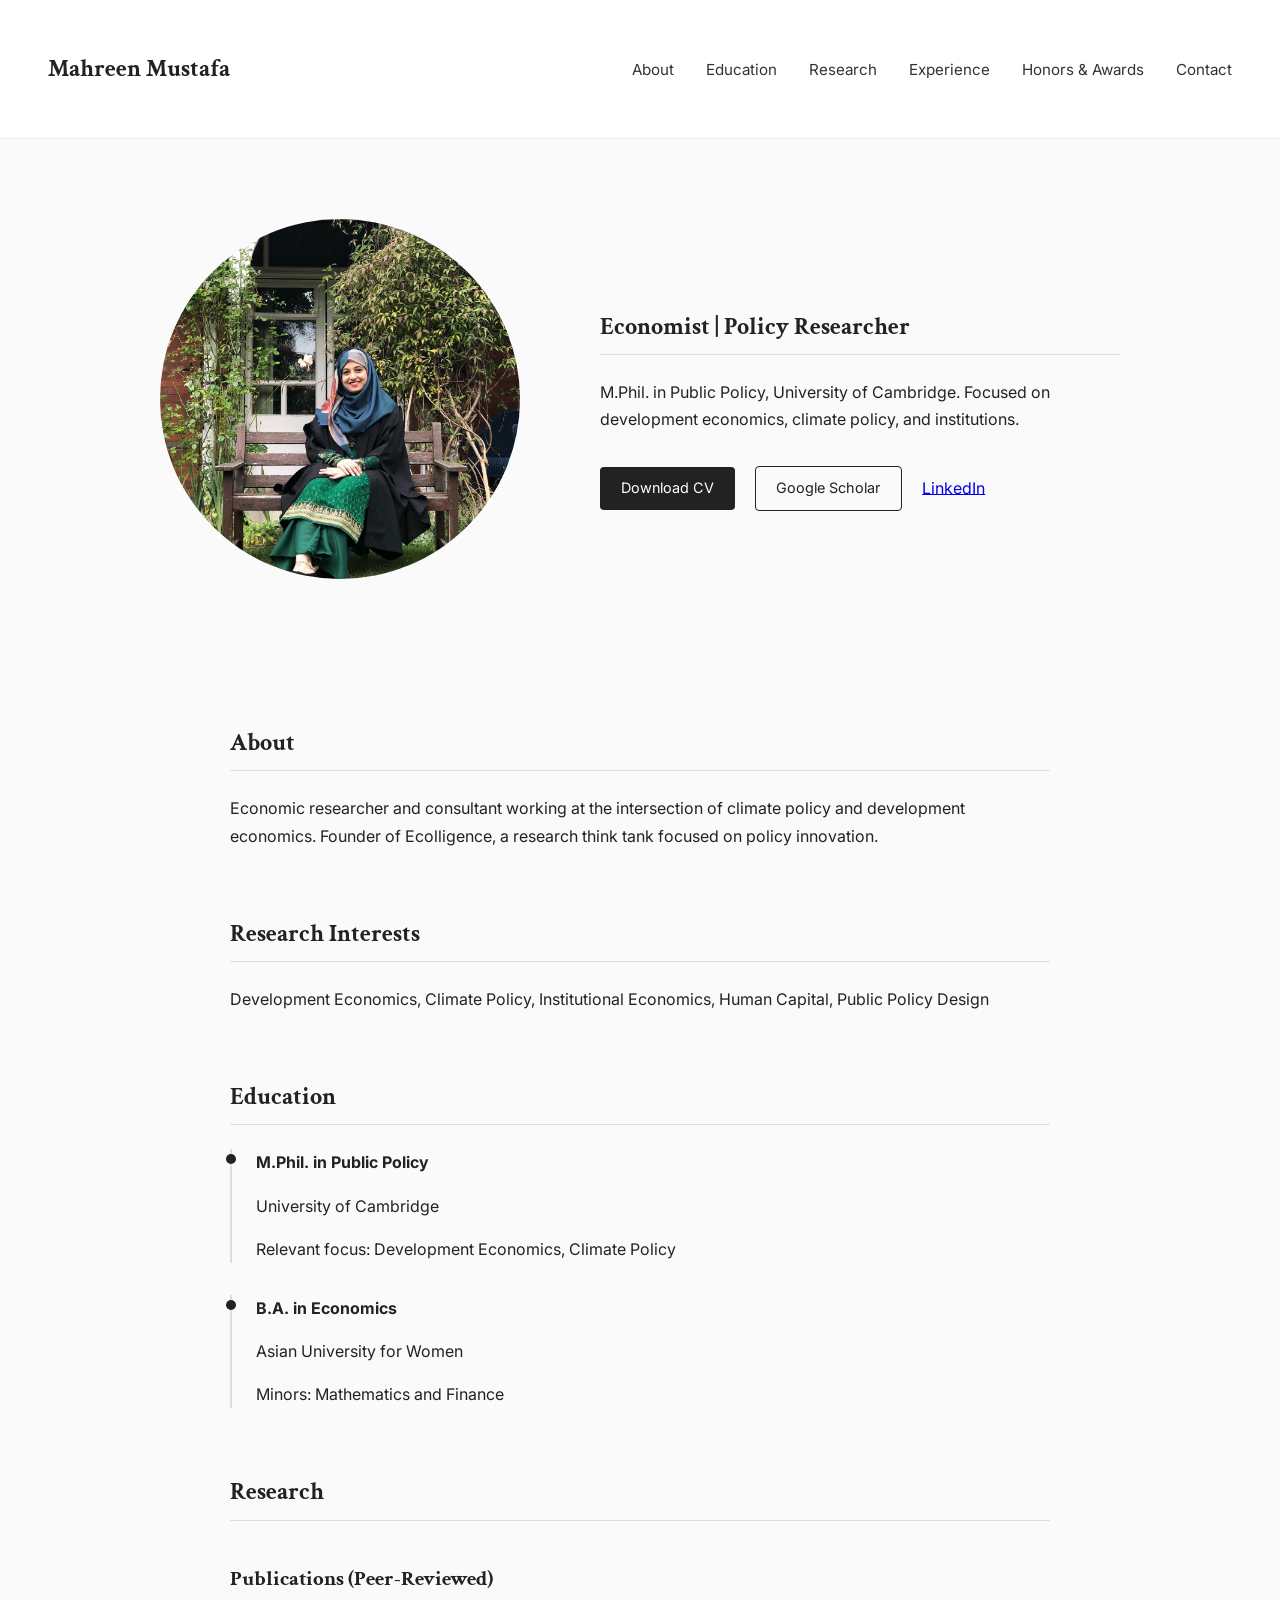
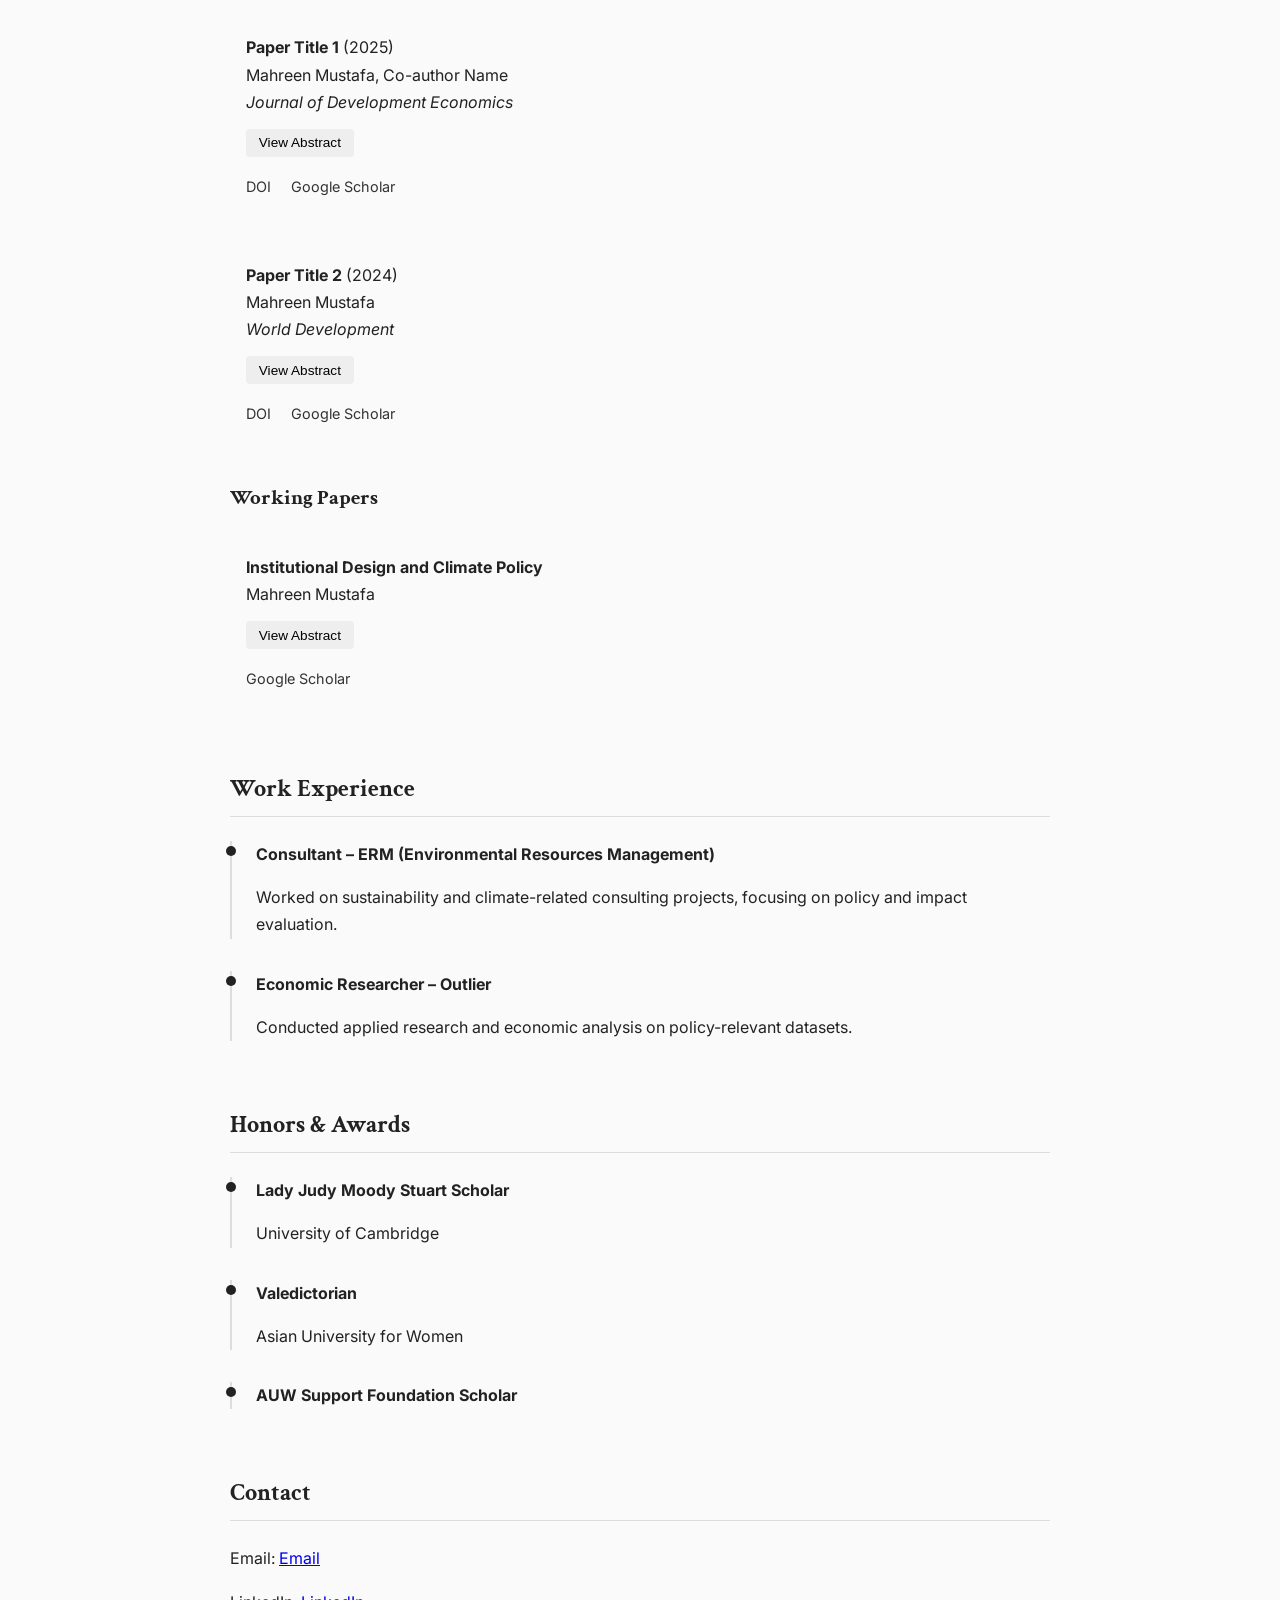
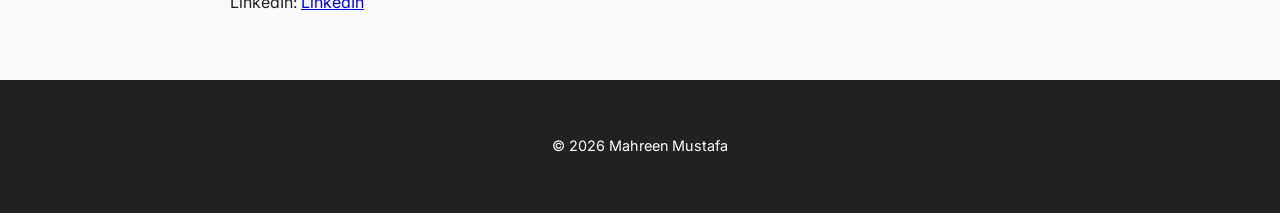
==== index.html @ 5a605ed2 "Update index.html" ====
<!DOCTYPE html>
<html lang="en">
<head>
  <meta charset="UTF-8">
  <meta name="viewport" content="width=device-width, initial-scale=1.0">
  <title>Mahreen Mustafa | Economist</title>
  <link rel="stylesheet" href="style.css">

  <link href="https://fonts.googleapis.com/css2?family=Crimson+Text&family=Inter:wght@300;400;500&display=swap" rel="stylesheet">
</head>

<body>

<nav>
  <h1>Mahreen Mustafa</h1>
  <ul>
  <li><a href="#about">About</a></li>
  <li><a href="#education">Education</a></li>
  <li><a href="#research-exp">Research</a></li>
  <li><a href="#work-exp">Experience</a></li>
  <li><a href="#awards">Honors & Awards</a></li>
  <li><a href="#contact">Contact</a></li>
</ul>
</nav>
  

<header class="hero">
  <img src="profile.jpeg" alt="Mahreen Mustafa">

  <div class="hero-text">
    <h2>Economist | Policy Researcher</h2>
    <p>
      M.Phil. in Public Policy, University of Cambridge.  
      Focused on development economics, climate policy, and institutions.
    </p>

    <div class="links">
      <a href="cv.pdf" class="btn">Download CV</a>
      <a href="https://scholar.google.com" target="_blank" class="btn-outline">Google Scholar</a>
      <a href="https://www.linkedin.com/in/mahreen-mustafa/" title="LinkedIn">LinkedIn </a>
    </div>
  </div>
</header>

<section id="about">
  <h2>About</h2>
  <p>
    Economic researcher and consultant working at the intersection of climate policy and development economics.
    Founder of Ecolligence, a research think tank focused on policy innovation.
  </p>
</section>

<!-- ✅ Research Interests -->
<section id="interests">
  <h2>Research Interests</h2>
  <p>
    Development Economics, Climate Policy, Institutional Economics, Human Capital, Public Policy Design
  </p>
</section>

<!-- ✅ Education -->
<section id="education">
  <h2>Education</h2>

  <div class="entry">
    <p><strong>M.Phil. in Public Policy</strong></p>
    <p>University of Cambridge</p>
    <p>Relevant focus: Development Economics, Climate Policy</p>
  </div>

  <div class="entry">
    <p><strong>B.A. in Economics</strong></p>
    <p>Asian University for Women</p>
    <p>Minors: Mathematics and Finance</p>
  </div>

</section>
  
<!-- ✅ Research Experience (with subsections) -->
<section id="research-exp">
  <h2>Research</h2>

  <!-- 🔷 Peer-Reviewed Publications -->
  <h3>Publications (Peer-Reviewed)</h3>

  <div class="paper">
    <p>
      <strong>Paper Title 1</strong> (2025)<br>
      Mahreen Mustafa, Co-author Name<br>
      <em>Journal of Development Economics</em>
    </p>

    <button class="toggle-btn">View Abstract</button>
    <div class="abstract hidden">
      This paper analyzes how institutional quality shapes climate policy outcomes in developing economies.
    </div>

    <div class="paper-links">
      <a href="https://doi.org/your-doi-link" target="_blank">DOI</a>
      <a href="https://scholar.google.com/scholar?q=paper+title+1" target="_blank">Google Scholar</a>
    </div>
  </div>

  <!-- 🔷 Another Publication -->
  <div class="paper">
    <p>
      <strong>Paper Title 2</strong> (2024)<br>
      Mahreen Mustafa<br>
      <em>World Development</em>
    </p>

    <button class="toggle-btn">View Abstract</button>
    <div class="abstract hidden">
      Examines the relationship between governance and long-term economic growth.
    </div>

    <div class="paper-links">
      <a href="https://doi.org/your-doi-link" target="_blank">DOI</a>
      <a href="https://scholar.google.com/scholar?q=paper+title+2" target="_blank">Google Scholar</a>
    </div>
  </div>

  <!-- 🔷 Working Papers -->
  <h3>Working Papers</h3>

  <div class="paper">
    <p>
      <strong>Institutional Design and Climate Policy</strong><br>
      Mahreen Mustafa
    </p>

    <button class="toggle-btn">View Abstract</button>
    <div class="abstract hidden">
      Explores how institutional frameworks influence climate adaptation strategies in low-income countries.
    </div>

    <div class="paper-links">
      <a href="https://scholar.google.com/scholar?q=institutional+design+climate+policy" target="_blank">
        Google Scholar
      </a>
    </div>
  </div>

</section>


<!-- ✅ Work Experience -->
<section id="work-exp">
  <h2>Work Experience</h2>

  <div class="entry">
    <p><strong>Consultant – ERM (Environmental Resources Management)</strong></p>
    <p>
      Worked on sustainability and climate-related consulting projects, focusing on policy and impact evaluation.
    </p>
  </div>

  <div class="entry">
    <p><strong>Economic Researcher – Outlier</strong></p>
    <p>
      Conducted applied research and economic analysis on policy-relevant datasets.
    </p>
  </div>

</section>

<section id="awards">
  <h2>Honors & Awards</h2>

  <div class="entry">
    <p><strong>Lady Judy Moody Stuart Scholar</strong></p>
    <p>University of Cambridge</p>
  </div>

  <div class="entry">
    <p><strong>Valedictorian</strong></p>
    <p>Asian University for Women</p>
  </div>

  <div class="entry">
    <p><strong>AUW Support Foundation Scholar</strong></p>
  </div>

</section>

<section id="contact">
  <h2>Contact</h2>
  <p>Email: <a href="mailto:mm2462@cantab.ac.uk" title="Email">Email</a></p>
  <p>LinkedIn: <a class="view"><a href="https://www.linkedin.com/in/mahreen-mustafa/" title="LinkedIn">LinkedIn </a></p>
</section>

<footer>
  <p>© 2026 Mahreen Mustafa</p>
</footer>

<script>
  const buttons = document.querySelectorAll(".toggle-btn");

  buttons.forEach(button => {
    button.addEventListener("click", () => {
      const abstract = button.nextElementSibling;
      abstract.classList.toggle("hidden");

      button.textContent = abstract.classList.contains("hidden")
        ? "View Abstract"
        : "Hide Abstract";
    });
  });
</script>

</body>
</html>
---- style.css ----
/* Base */
body {
  margin: 0;
  font-family: 'Inter', sans-serif;
  background: #fafafa;
  color: #222;
  line-height: 1.7; /* increased for readability */
}

/* Typography */
h1, h2, h3 {
  font-family: 'Crimson Text', serif;
}

h2 {
  border-bottom: 1px solid #ddd;
  padding-bottom: 0.4rem;
  margin-bottom: 1.5rem;
}

h3 {
  margin-top: 2.5rem;
  font-size: 1.3rem;
}

/* Navigation */
nav {
  display: flex;
  justify-content: space-between;
  align-items: center;
  padding: 1.8rem 3rem; /* more breathing room */
  background: white;
  border-bottom: 1px solid #eee;
}

nav ul {
  display: flex;
  list-style: none;
  gap: 2rem;
  margin: 0;
}

nav a {
  text-decoration: none;
  color: #333;
  font-size: 0.95rem;
}

/* Hero */
.hero {
  display: flex;
  align-items: center;
  justify-content: center;
  gap: 5rem;
  padding: 5rem 2rem;
  max-width: 1200px;
  margin: auto;
  animation: fadeIn 1s ease-in;
}

.hero img {
  width: 360px;
  height: 360px;
  border-radius: 50%;
  object-fit: cover;
}

.hero-text {
  max-width: 520px;
}

/* Buttons */
.btn, .btn-outline {
  display: inline-block;
  margin-top: 1rem;
  margin-right: 1rem;
  padding: 0.6rem 1.3rem;
  text-decoration: none;
  border-radius: 4px;
  font-size: 0.9rem;
}

.btn {
  background: #222;
  color: white;
}

.btn-outline {
  border: 1px solid #222;
  color: #222;
}

/* Sections */
section {
  max-width: 820px;
  margin: 4rem auto; /* increased spacing */
  padding: 0 2rem;
}

/* 🔥 Timeline Work Experience */
.entry {
  position: relative;
  padding-left: 1.5rem;
  margin-bottom: 2rem;
  border-left: 2px solid #ddd;
}

.entry::before {
  content: "";
  position: absolute;
  left: -6px;
  top: 5px;
  width: 10px;
  height: 10px;
  background: #222;
  border-radius: 50%;
}

/* Papers */
.paper {
  margin-bottom: 2rem;
  padding: 0.8rem 1rem;
  border-radius: 6px;
  transition: background 0.2s ease, transform 0.2s ease;
}

/* ✨ Hover effect */
.paper:hover {
  background: #f0f0f0;
  transform: translateY(-2px);
}

.paper p {
  margin: 0.3rem 0;
}

/* Abstract */
.abstract {
  font-size: 0.95rem;
  color: #555;
  margin-top: 0.5rem;
}

/* Dropdown Button */
.toggle-btn {
  margin: 0.5rem 0;
  padding: 0.4rem 0.8rem;
  border: none;
  background: #eee;
  cursor: pointer;
  border-radius: 4px;
  font-size: 0.85rem;
}

.toggle-btn:hover {
  background: #ddd;
}

/* Hidden */
.hidden {
  display: none;
}

/* Paper Links */
.paper-links {
  margin-top: 0.5rem;
}

.paper-links a {
  margin-right: 1rem;
  font-size: 0.9rem;
  text-decoration: none;
  color: #333;
}

.paper-links a:hover {
  text-decoration: underline;
}

/* Blog */
.blog-post {
  margin-bottom: 1.8rem;
}

/* Footer */
footer {
  text-align: center;
  padding: 2.5rem;
  background: #222;
  color: white;
  margin-top: 4rem;
  font-size: 0.9rem;
}

/* Animation */
@keyframes fadeIn {
  from {
    opacity: 0;
    transform: translateY(12px);
  }
  to {
    opacity: 1;
    transform: translateY(0);
  }
}

/* Mobile */
@media (max-width: 768px) {

  nav {
    flex-direction: column;
    gap: 1rem;
  }

  .hero {
    flex-direction: column;
    text-align: center;
    gap: 2rem;
  }

  .hero img {
    width: 220px;
    height: 220px;
  }

  nav ul {
    flex-wrap: wrap;
    justify-content: center;
  }
}
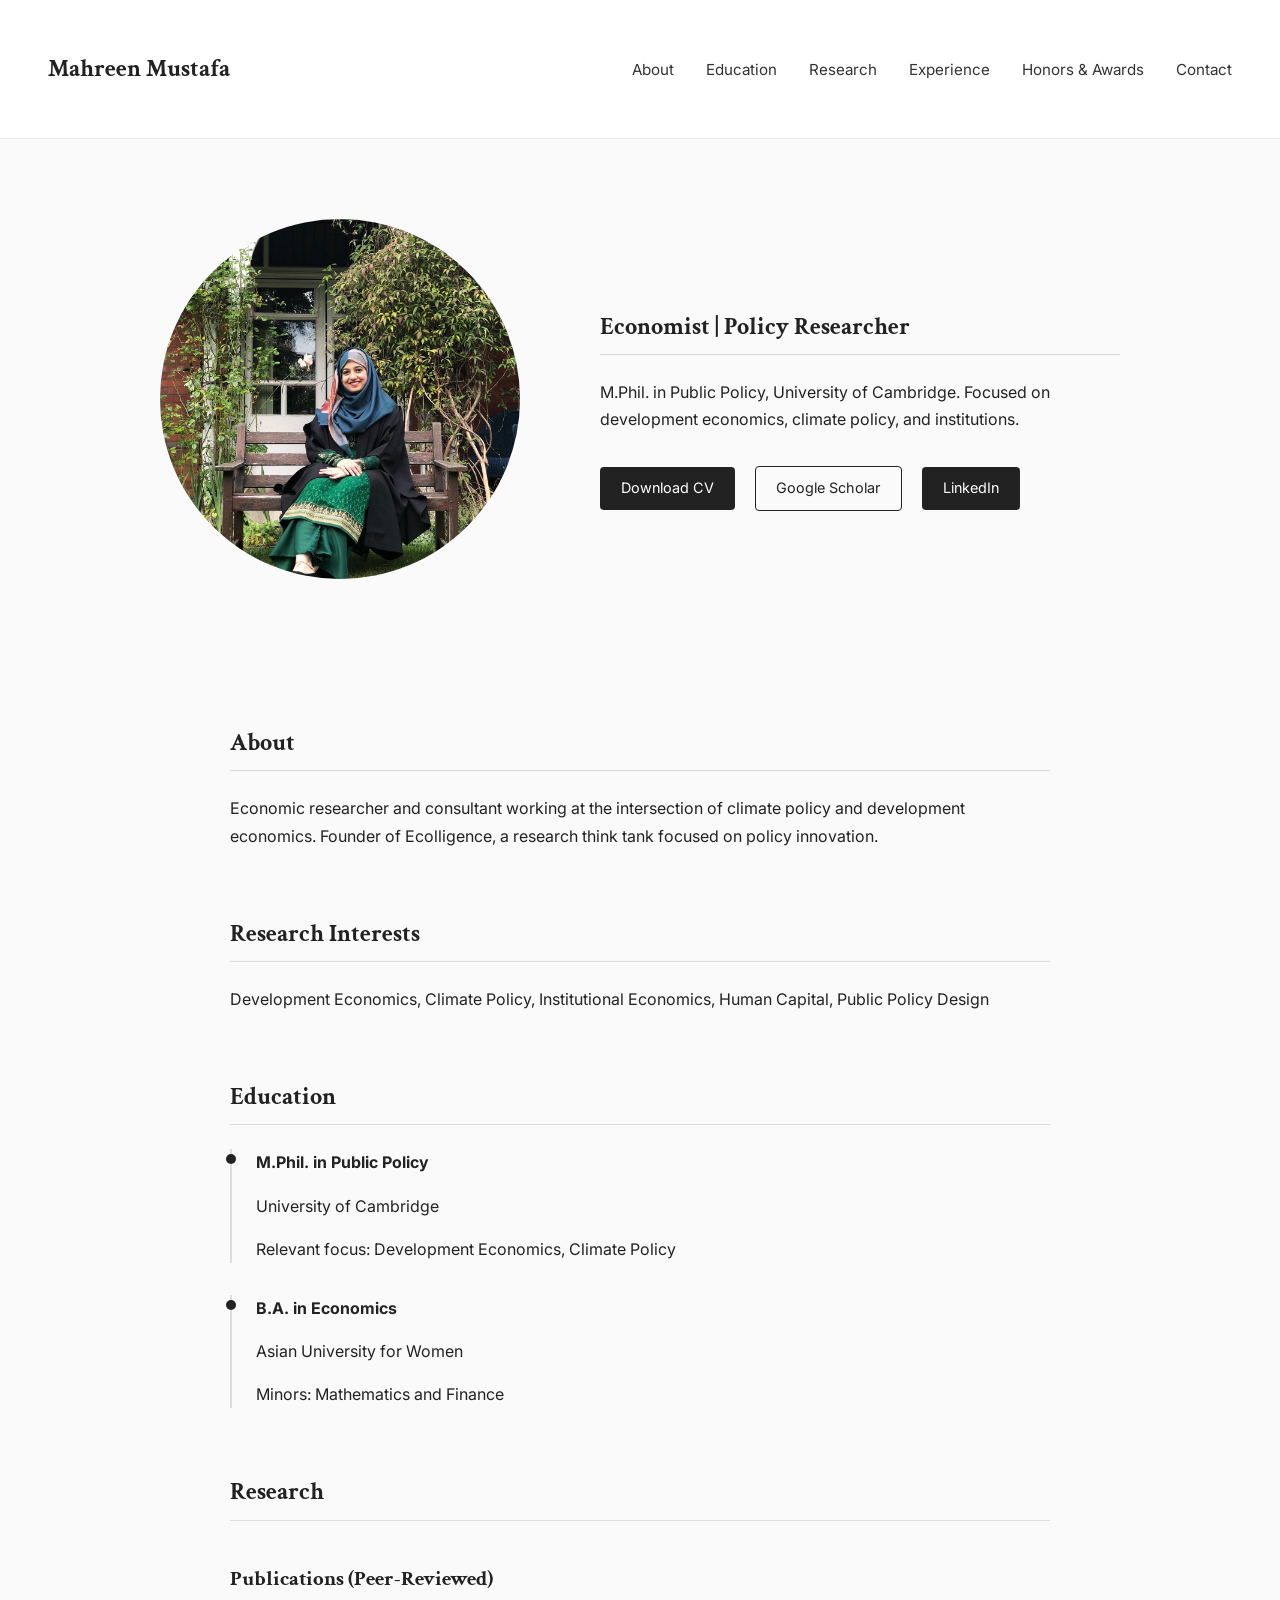
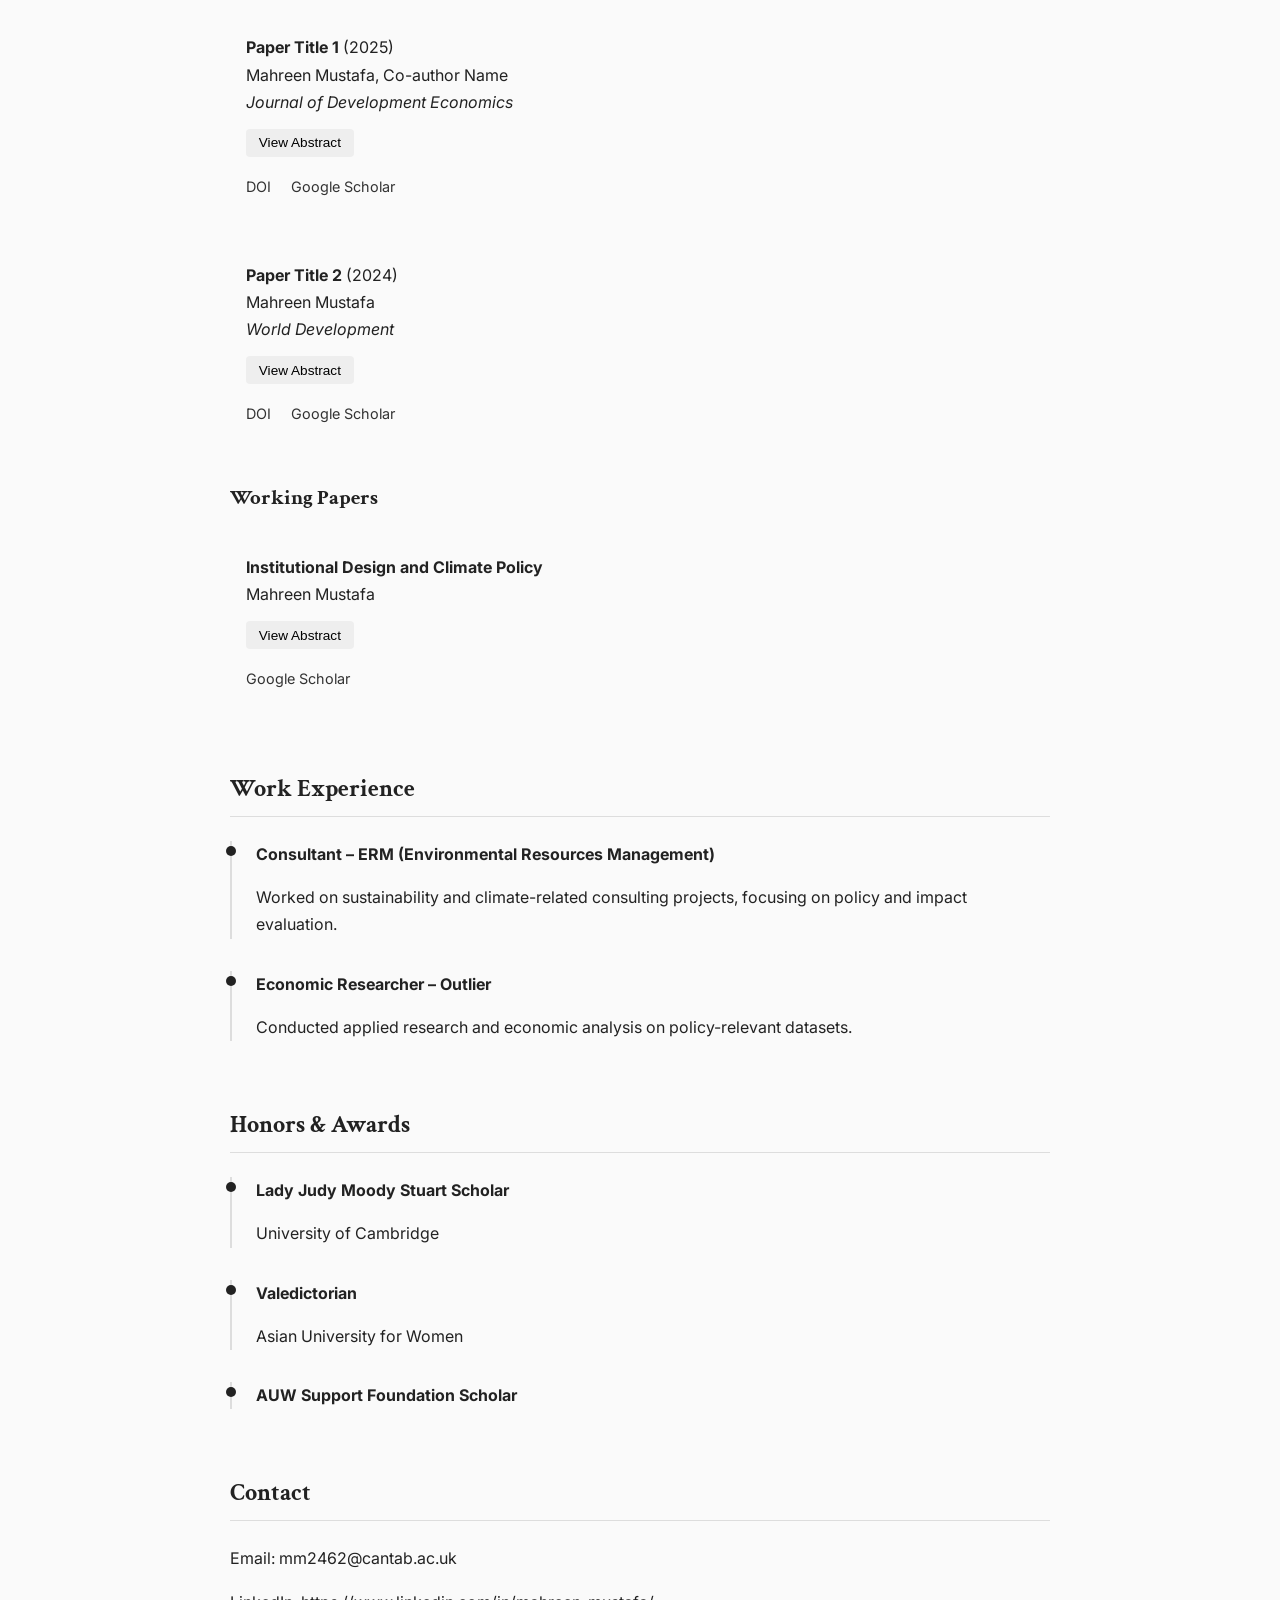
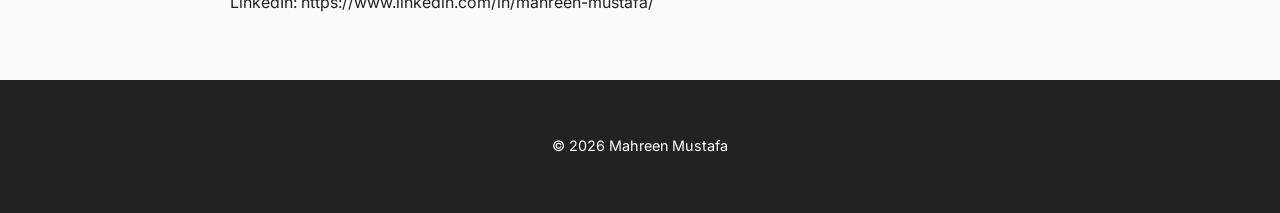
==== commit a236bd8d: "Update index.html" ====
--- a/index.html
+++ b/index.html
@@ -37,7 +37,7 @@
     <div class="links">
       <a href="cv.pdf" class="btn">Download CV</a>
       <a href="https://scholar.google.com" target="_blank" class="btn-outline">Google Scholar</a>
-      <a href="https://www.linkedin.com/in/mahreen-mustafa/" title="LinkedIn">LinkedIn </a>
+      <a href="https://www.linkedin.com/in/mahreen-mustafa/" class="btn">LinkedIn </a>
     </div>
   </div>
 </header>
@@ -185,8 +185,8 @@
 
 <section id="contact">
   <h2>Contact</h2>
-  <p>Email: <a href="mailto:mm2462@cantab.ac.uk" title="Email">Email</a></p>
-  <p>LinkedIn: <a class="view"><a href="https://www.linkedin.com/in/mahreen-mustafa/" title="LinkedIn">LinkedIn </a></p>
+  <p>Email: mm2462@cantab.ac.uk </p>
+  <p>LinkedIn: https://www.linkedin.com/in/mahreen-mustafa/ </p>
 </section>
 
 <footer>
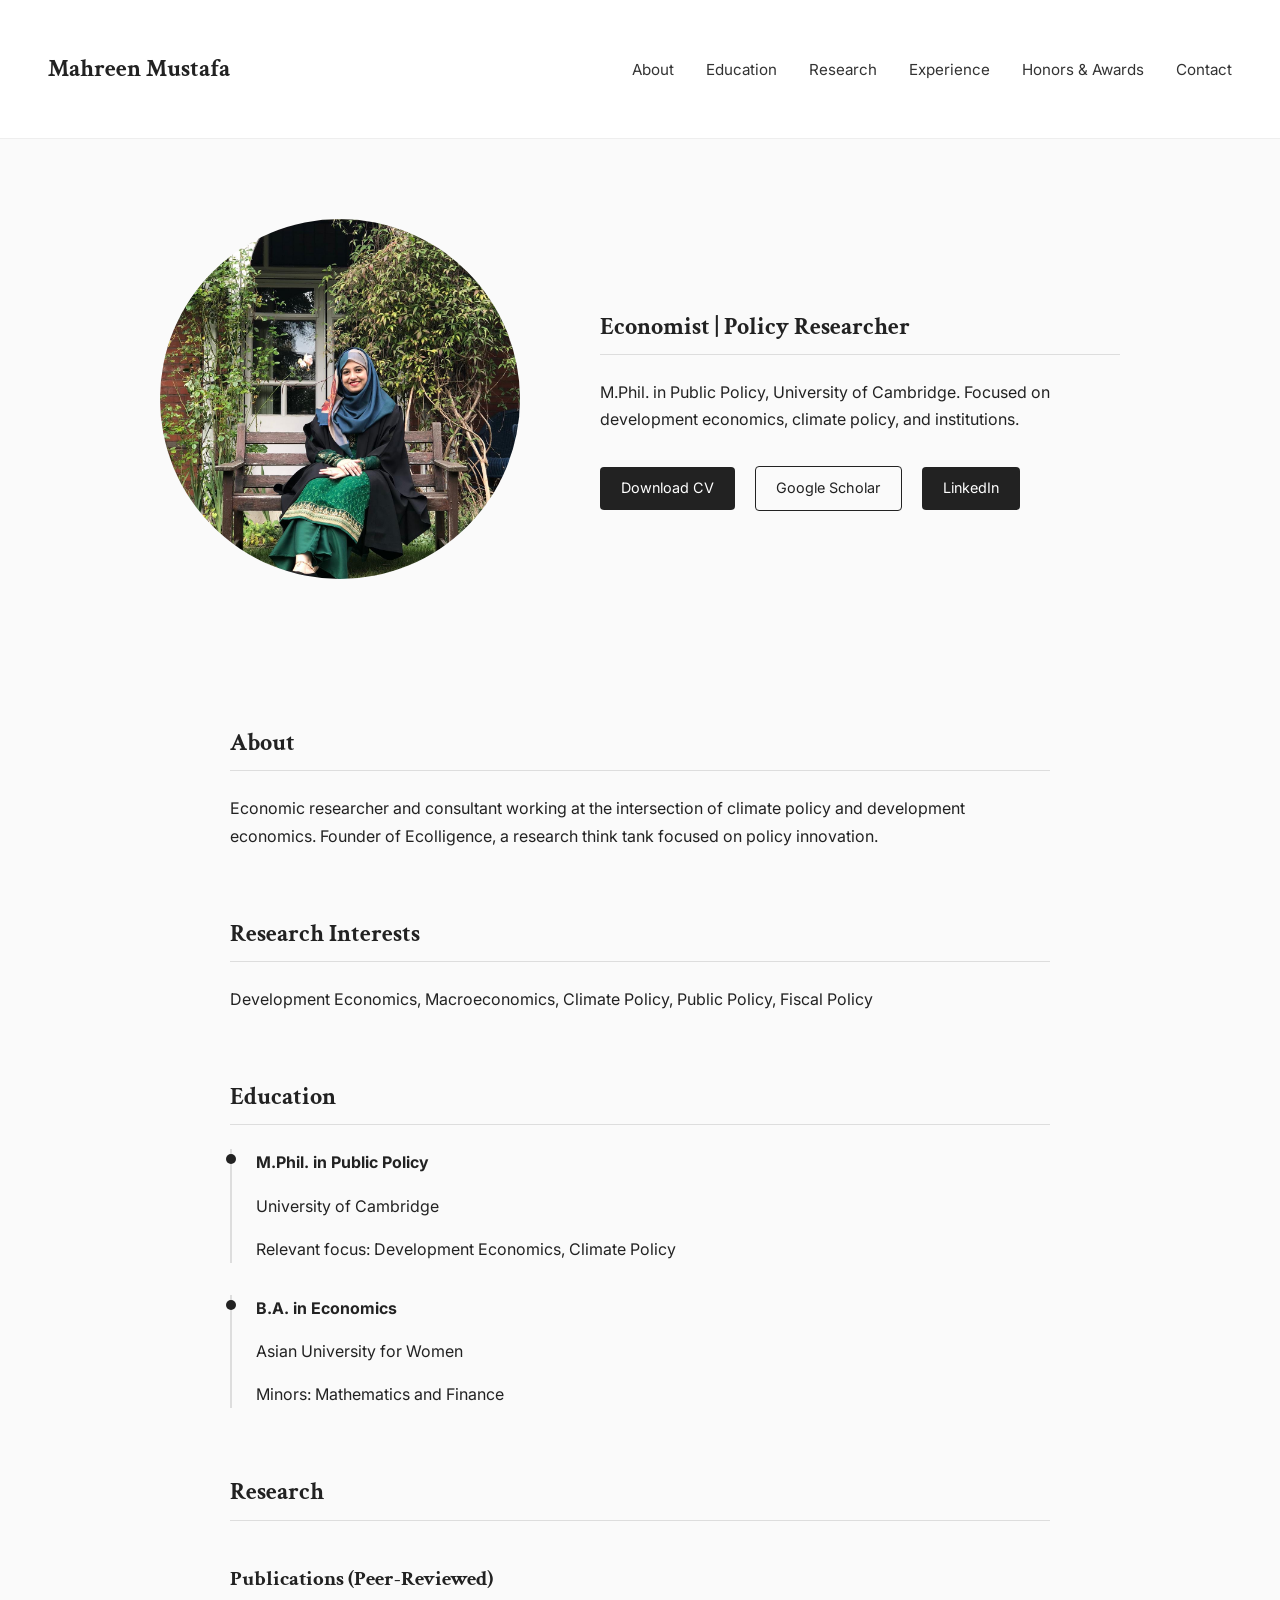
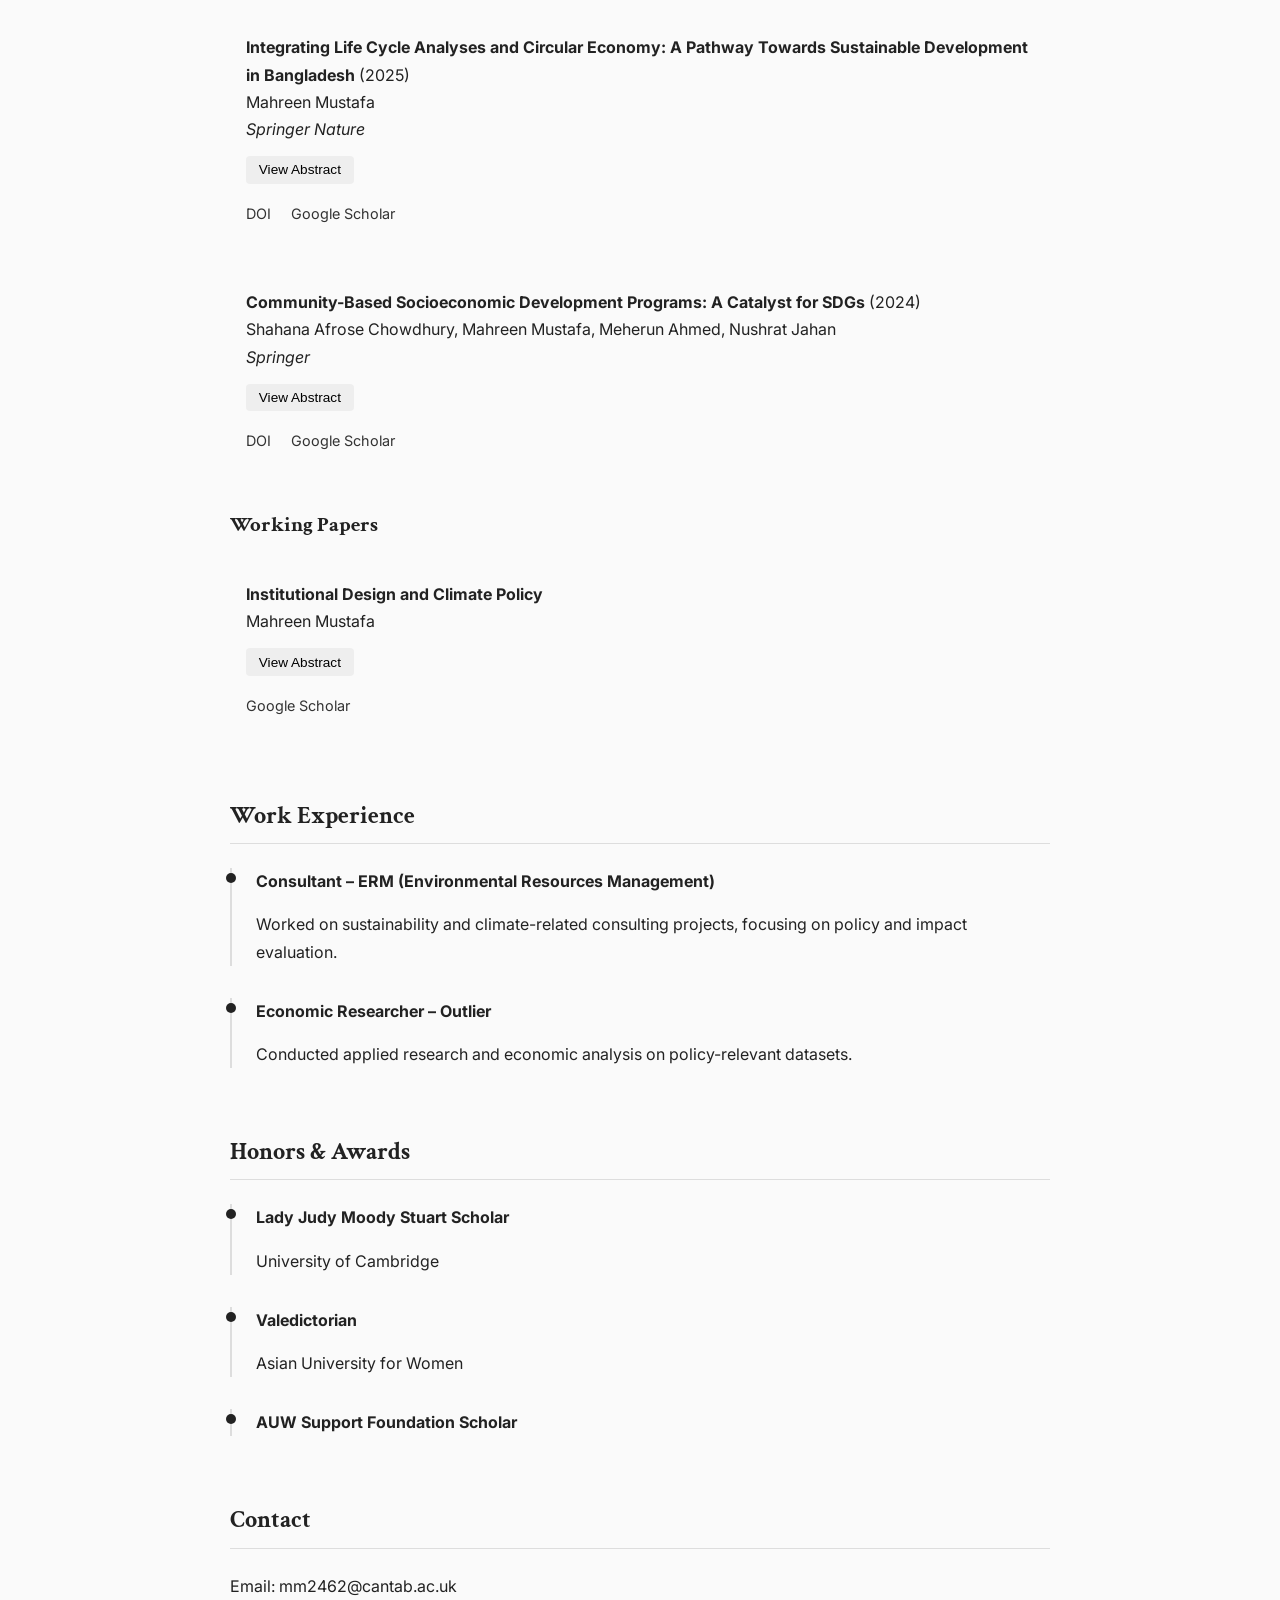
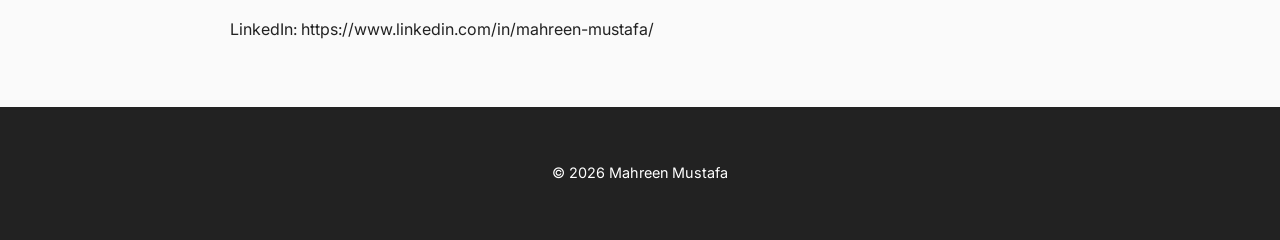
==== commit f6a49537: "Update index.html" ====
--- a/index.html
+++ b/index.html
@@ -36,7 +36,7 @@
 
     <div class="links">
       <a href="cv.pdf" class="btn">Download CV</a>
-      <a href="https://scholar.google.com" target="_blank" class="btn-outline">Google Scholar</a>
+      <a href="https://scholar.google.com/citations?user=zmjG_WUAAAAJ&hl=en" target="_blank" class="btn-outline">Google Scholar</a>
       <a href="https://www.linkedin.com/in/mahreen-mustafa/" class="btn">LinkedIn </a>
     </div>
   </div>
@@ -54,7 +54,7 @@
 <section id="interests">
   <h2>Research Interests</h2>
   <p>
-    Development Economics, Climate Policy, Institutional Economics, Human Capital, Public Policy Design
+    Development Economics, Macroeconomics, Climate Policy, Public Policy, Fiscal Policy
   </p>
 </section>
 
@@ -85,28 +85,29 @@
 
   <div class="paper">
     <p>
-      <strong>Paper Title 1</strong> (2025)<br>
-      Mahreen Mustafa, Co-author Name<br>
-      <em>Journal of Development Economics</em>
+      <strong>Integrating Life Cycle Analyses and Circular Economy: A Pathway Towards Sustainable Development in Bangladesh
+</strong> (2025)<br>
+      Mahreen Mustafa<br>
+      <em>Springer Nature</em>
     </p>
 
     <button class="toggle-btn">View Abstract</button>
     <div class="abstract hidden">
-      This paper analyzes how institutional quality shapes climate policy outcomes in developing economies.
+      The textile sector of Bangladesh stands as a major economic pillar, yet it poses substantial environmental and social challenges in its journey towards sustainability. Integrating Life Cycle Analyses (LCA) and Circular Economy (CE) emerges as a crucial strategy to combat environmental degradation, resource scarcity, and socio-economic disparities. This paper underscores the significance of LCA and CE frameworks in enhancing resource efficiency, mitigating harmful environmental impacts, and fostering inclusive growth in Bangladesh’s textile industry. Through applying these frameworks, the study identifies tangible benefits, such as reductions in water and energy consumption, lower carbon emissions, and advancements in waste recycling processes, all of which contribute to achieving Sustainable Development Goals (SDGs) in Bangladesh. By embracing a comprehensive and holistic approach that encompasses the entire product lifecycle and emphasizes circularity, Bangladesh can unlock pathways for sustainable development in the textile sector while confronting urgent environmental and social concerns. This study explores the interconnections among LCA, CE, and the Sustainable Development Goals (SDGs) in Bangladesh, synthesizing existing literature and empirical data to illuminate their implications. It delves into the synergies between LCA and CE, highlighting their complementary roles in reducing resource depletion, waste generation, and environmental harm across product lifecycles, including specific examples such as improved textile recycling initiatives and reductions in harmful chemical usage. Additionally, the paper examines diverse perspectives from key institutions in Bangladesh, assessing prospects, practices, and challenges of LCA and CE implementation. Identifying barriers hindering the adoption of LCA and CE practices, including policy, technical, and public participation obstacles, this paper offers insights for policymakers and lays the groundwork for future research endeavors. It emphasizes interdisciplinary approaches to strengthen the relationship between LCA and CE as a sustainable metric, advocating for policy interventions, capacity building, and stakeholder engagement. Ultimately, this research underscores the pivotal roles of LCA and CE, especially within the textile industry, in propelling Bangladesh towards a more resource-efficient, environmentally sustainable, and socially inclusive future, aligned with the SDGs.
     </div>
 
     <div class="paper-links">
-      <a href="https://doi.org/your-doi-link" target="_blank">DOI</a>
-      <a href="https://scholar.google.com/scholar?q=paper+title+1" target="_blank">Google Scholar</a>
+      <a href="https://doi.org/10.1007/978-3-031-85300-5_15" target="_blank">DOI</a>
+      <a href="https://scholar.google.com/citations?view_op=view_citation&hl=en&user=zmjG_WUAAAAJ&citation_for_view=zmjG_WUAAAAJ:u-x6o8ySG0sC" target="_blank">Google Scholar</a>
     </div>
   </div>
 
   <!-- 🔷 Another Publication -->
   <div class="paper">
     <p>
-      <strong>Paper Title 2</strong> (2024)<br>
-      Mahreen Mustafa<br>
-      <em>World Development</em>
+      <strong>Community-Based Socioeconomic Development Programs: A Catalyst for SDGs</strong> (2024)<br>
+      Shahana Afrose Chowdhury, Mahreen Mustafa, Meherun Ahmed, Nushrat Jahan<br>
+      <em>Springer</em>
     </p>
 
     <button class="toggle-btn">View Abstract</button>
@@ -115,8 +116,8 @@
     </div>
 
     <div class="paper-links">
-      <a href="https://doi.org/your-doi-link" target="_blank">DOI</a>
-      <a href="https://scholar.google.com/scholar?q=paper+title+2" target="_blank">Google Scholar</a>
+      <a href="https://doi.org/10.1007/978-3-319-95867-5_70" target="_blank">DOI</a>
+      <a href="https://scholar.google.com/citations?view_op=view_citation&hl=en&user=zmjG_WUAAAAJ&citation_for_view=zmjG_WUAAAAJ:u5HHmVD_uO8C" target="_blank">Google Scholar</a>
     </div>
   </div>
 
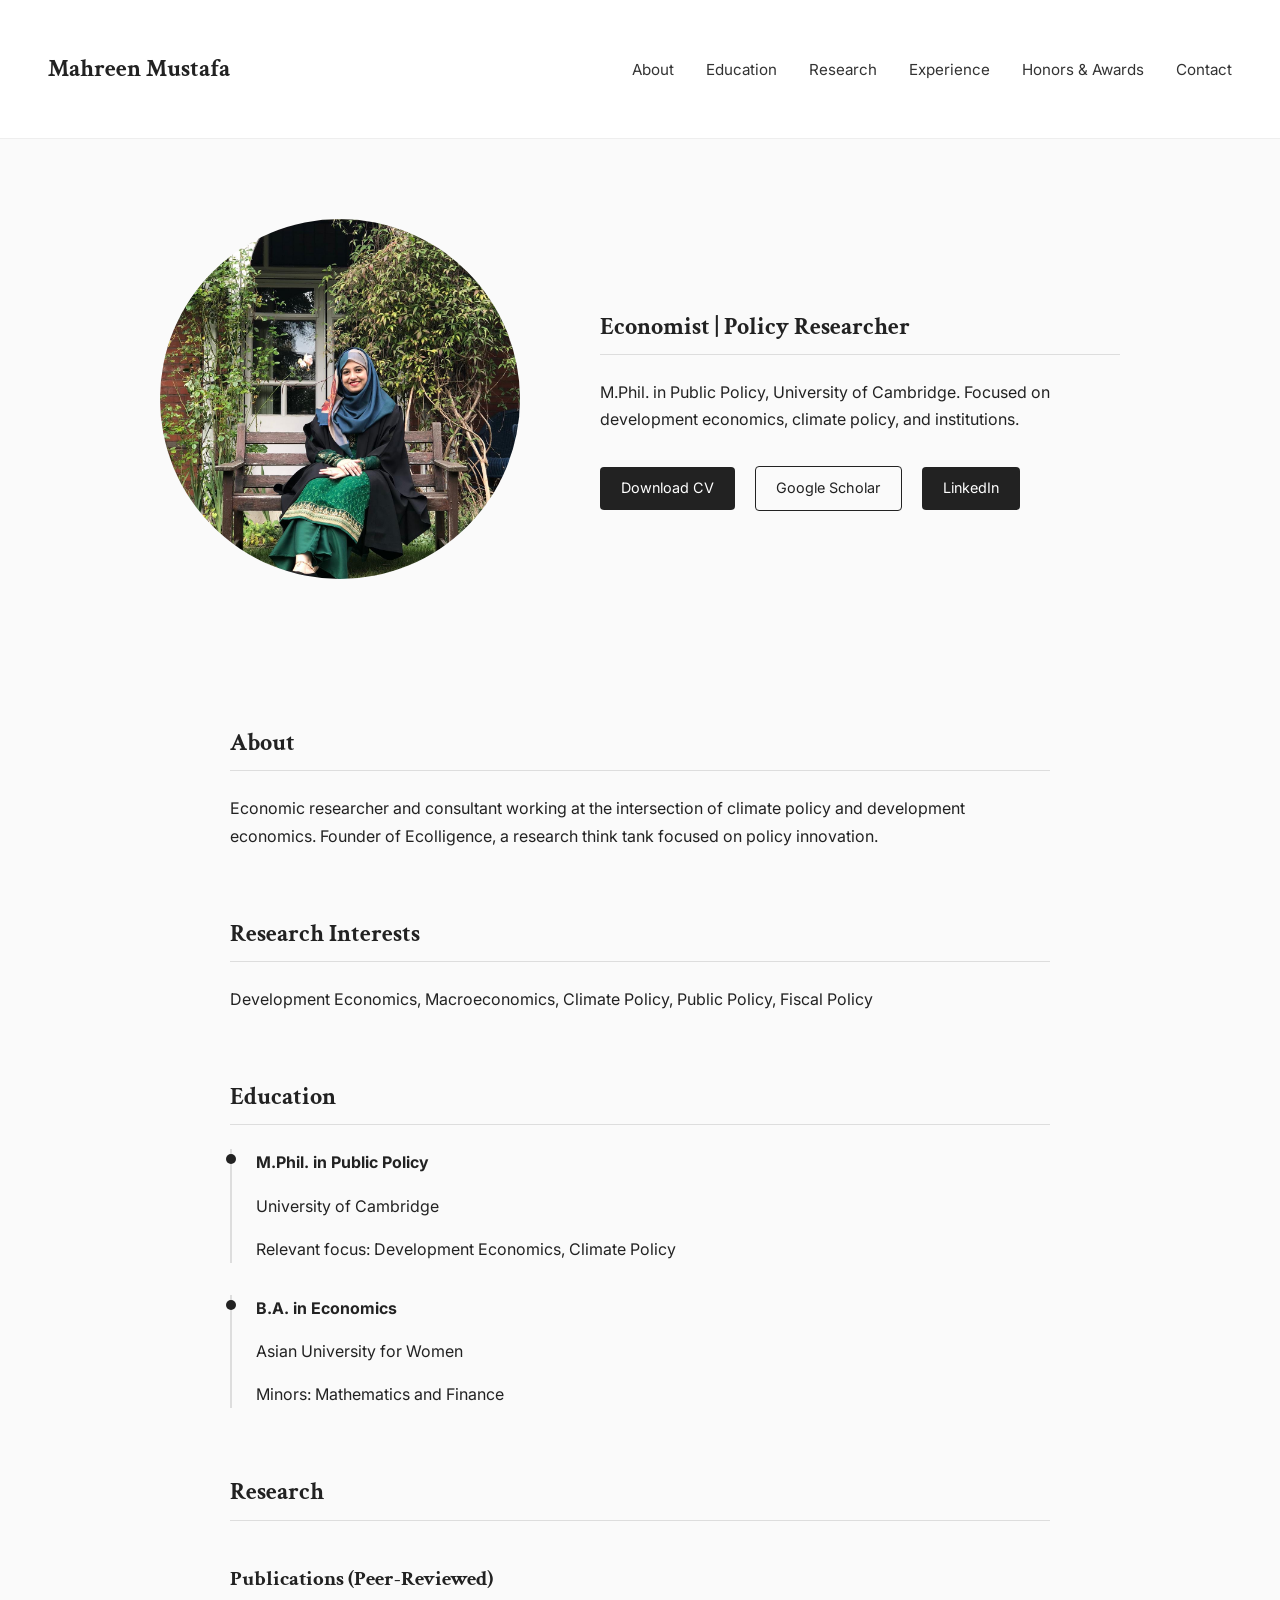
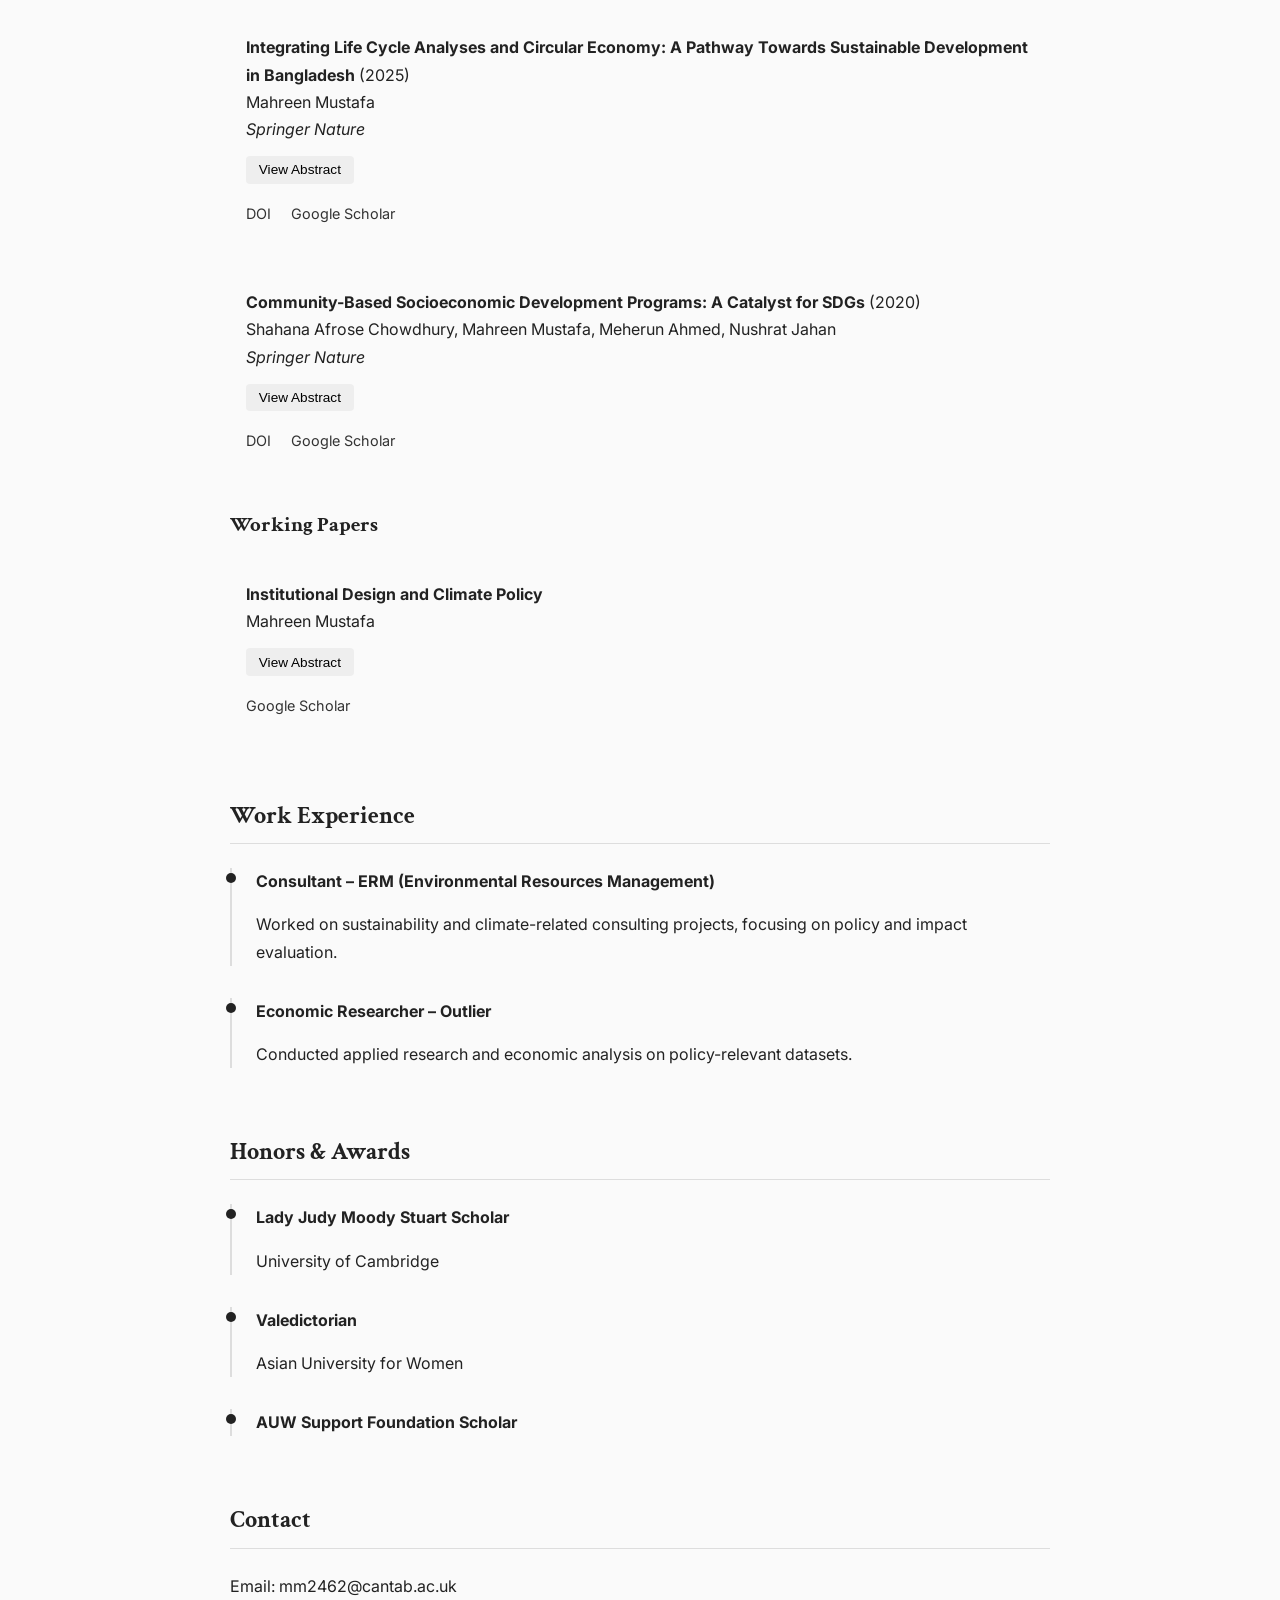
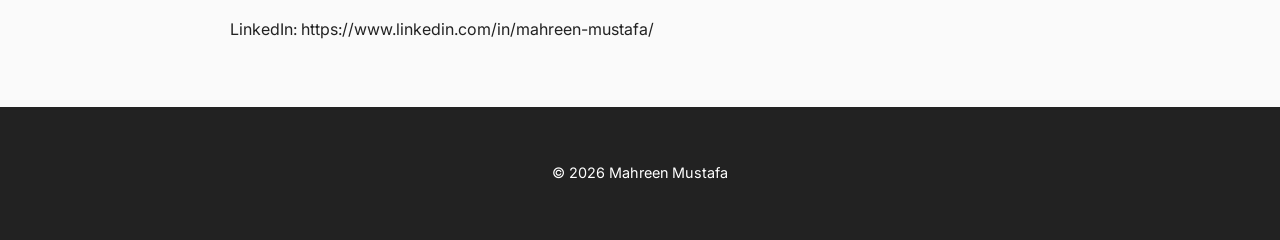
==== commit dd23aac0: "Update index.html" ====
--- a/index.html
+++ b/index.html
@@ -105,14 +105,14 @@
   <!-- 🔷 Another Publication -->
   <div class="paper">
     <p>
-      <strong>Community-Based Socioeconomic Development Programs: A Catalyst for SDGs</strong> (2024)<br>
+      <strong>Community-Based Socioeconomic Development Programs: A Catalyst for SDGs</strong> (2020)<br>
       Shahana Afrose Chowdhury, Mahreen Mustafa, Meherun Ahmed, Nushrat Jahan<br>
-      <em>Springer</em>
+      <em>Springer Nature</em>
     </p>
 
     <button class="toggle-btn">View Abstract</button>
     <div class="abstract hidden">
-      Examines the relationship between governance and long-term economic growth.
+      Community-based socioeconomic development programs initiate a process that enables Non-Government Organizations (NGOs) to develop a sustainable and long-term program involving community participation for alleviating poverty that acts as a catalyst to growth and development and meeting Sustainable Development Goals of the United Nations. Generally the broad objective of these programs is to improve the livelihoods and living conditions of poor rural communities with emphasis on women and other vulnerable groups.
     </div>
 
     <div class="paper-links">
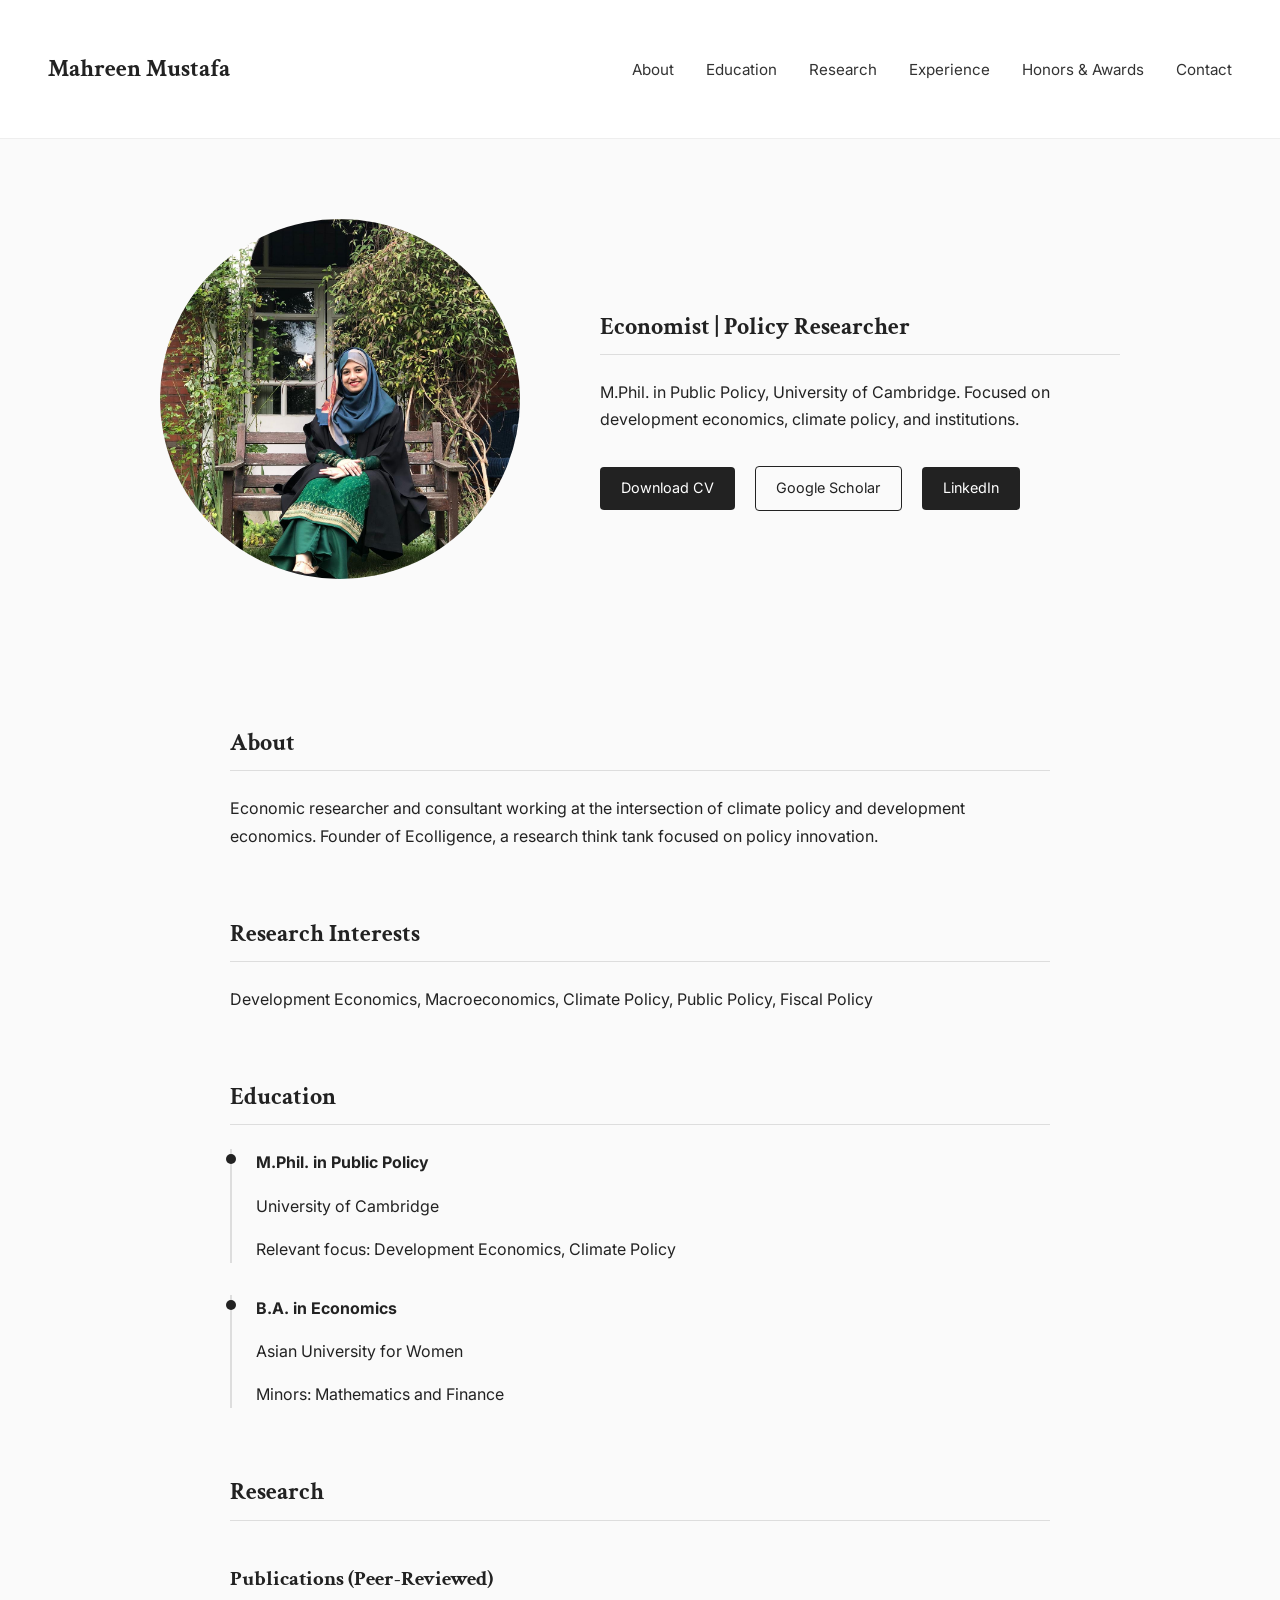
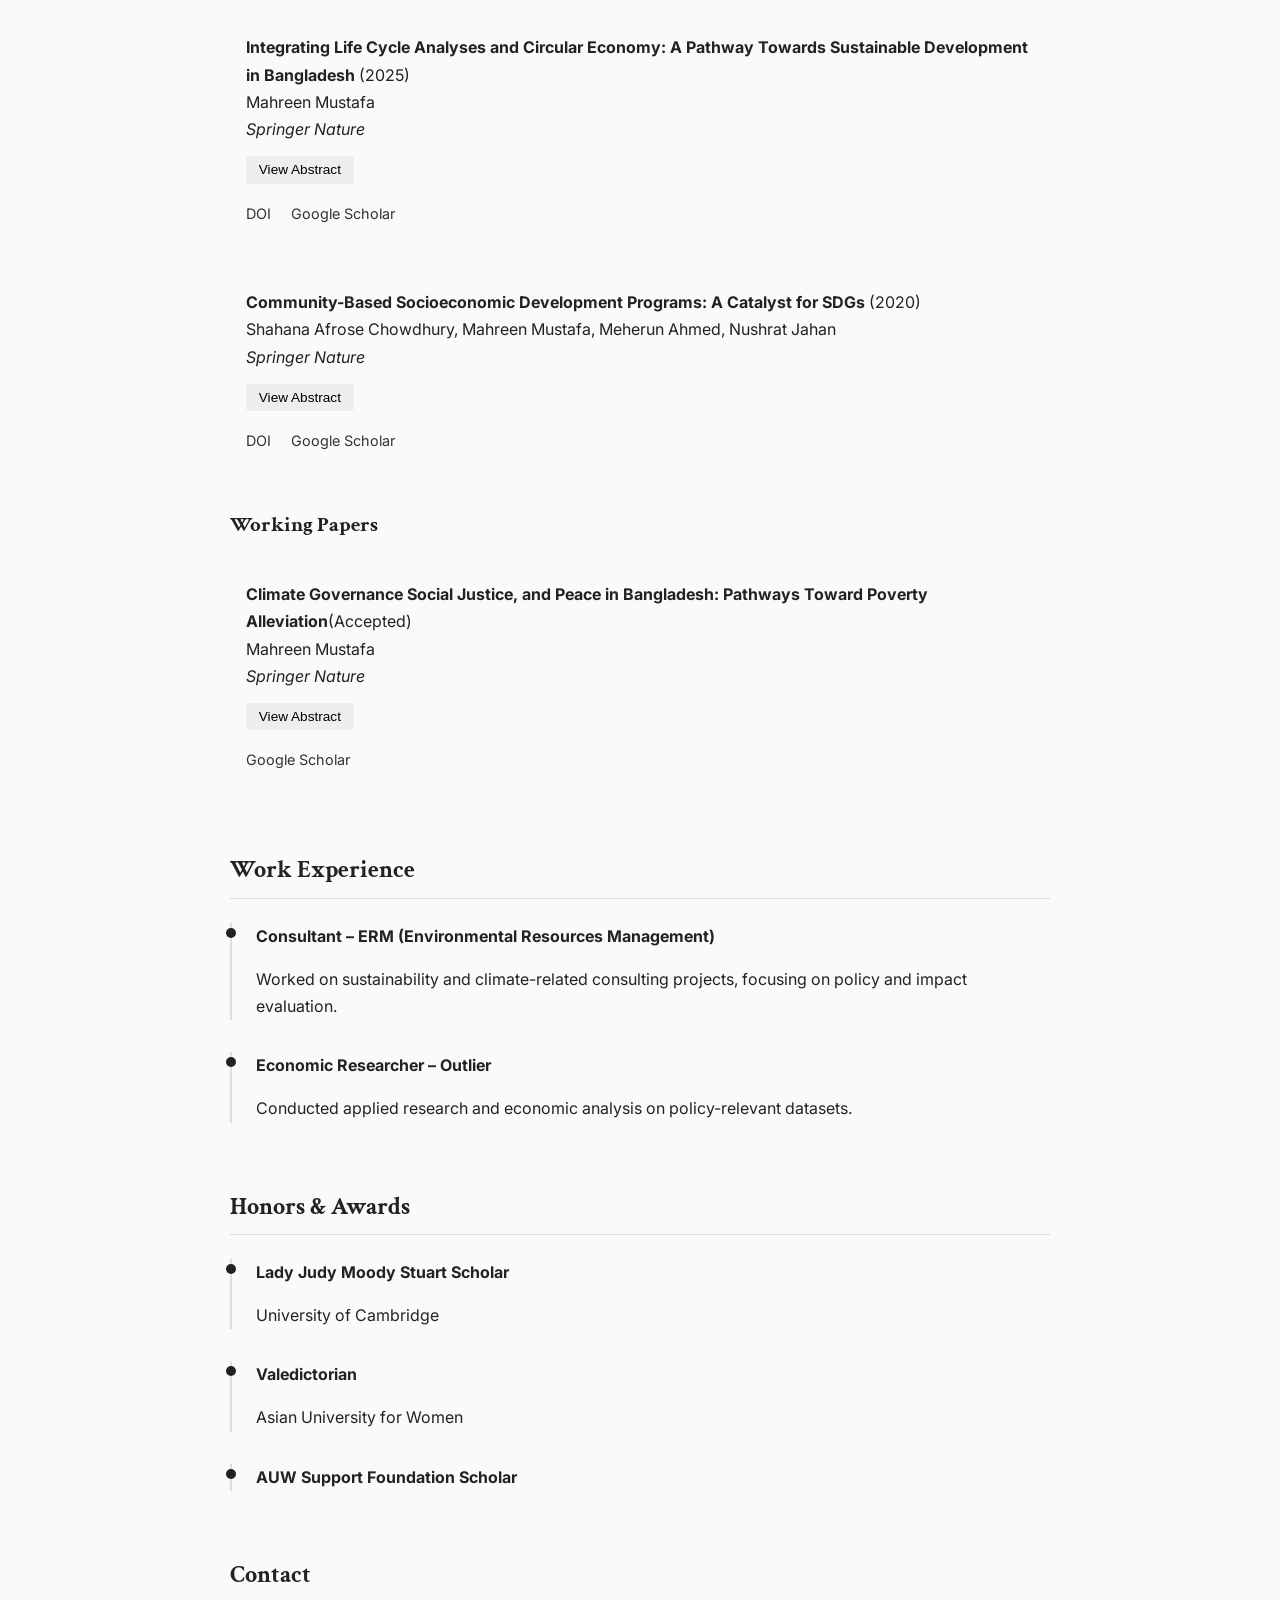
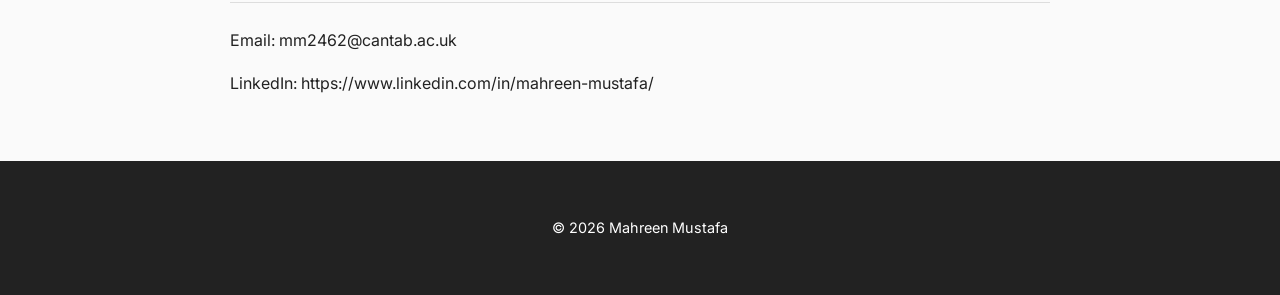
==== commit 8361b0fa: "Update index.html" ====
--- a/index.html
+++ b/index.html
@@ -126,13 +126,14 @@
 
   <div class="paper">
     <p>
-      <strong>Institutional Design and Climate Policy</strong><br>
-      Mahreen Mustafa
+      <strong>Climate Governance Social Justice, and Peace in Bangladesh: Pathways Toward Poverty Alleviation</strong>(Accepted)<br>
+      Mahreen Mustafa<br>
+      <em>Springer Nature</em>
     </p>
 
     <button class="toggle-btn">View Abstract</button>
     <div class="abstract hidden">
-      Explores how institutional frameworks influence climate adaptation strategies in low-income countries.
+      To be added.
     </div>
 
     <div class="paper-links">
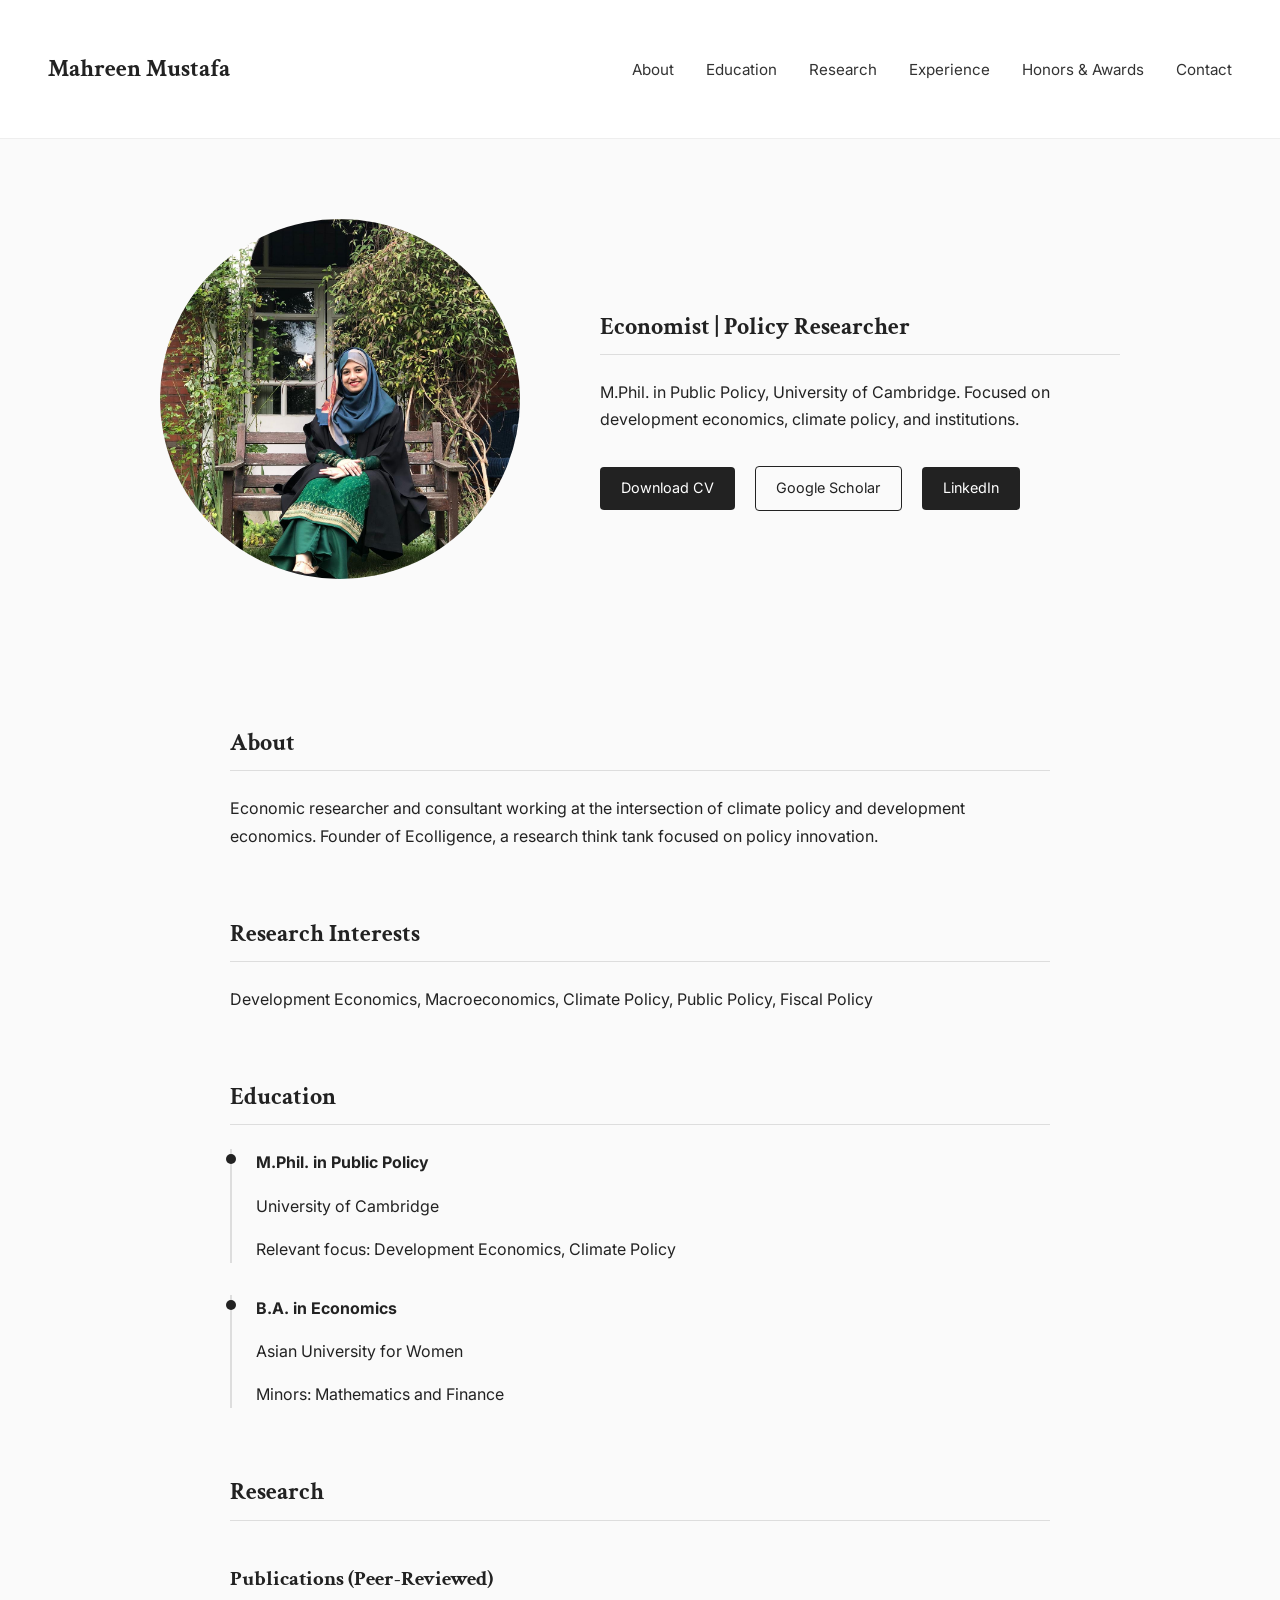
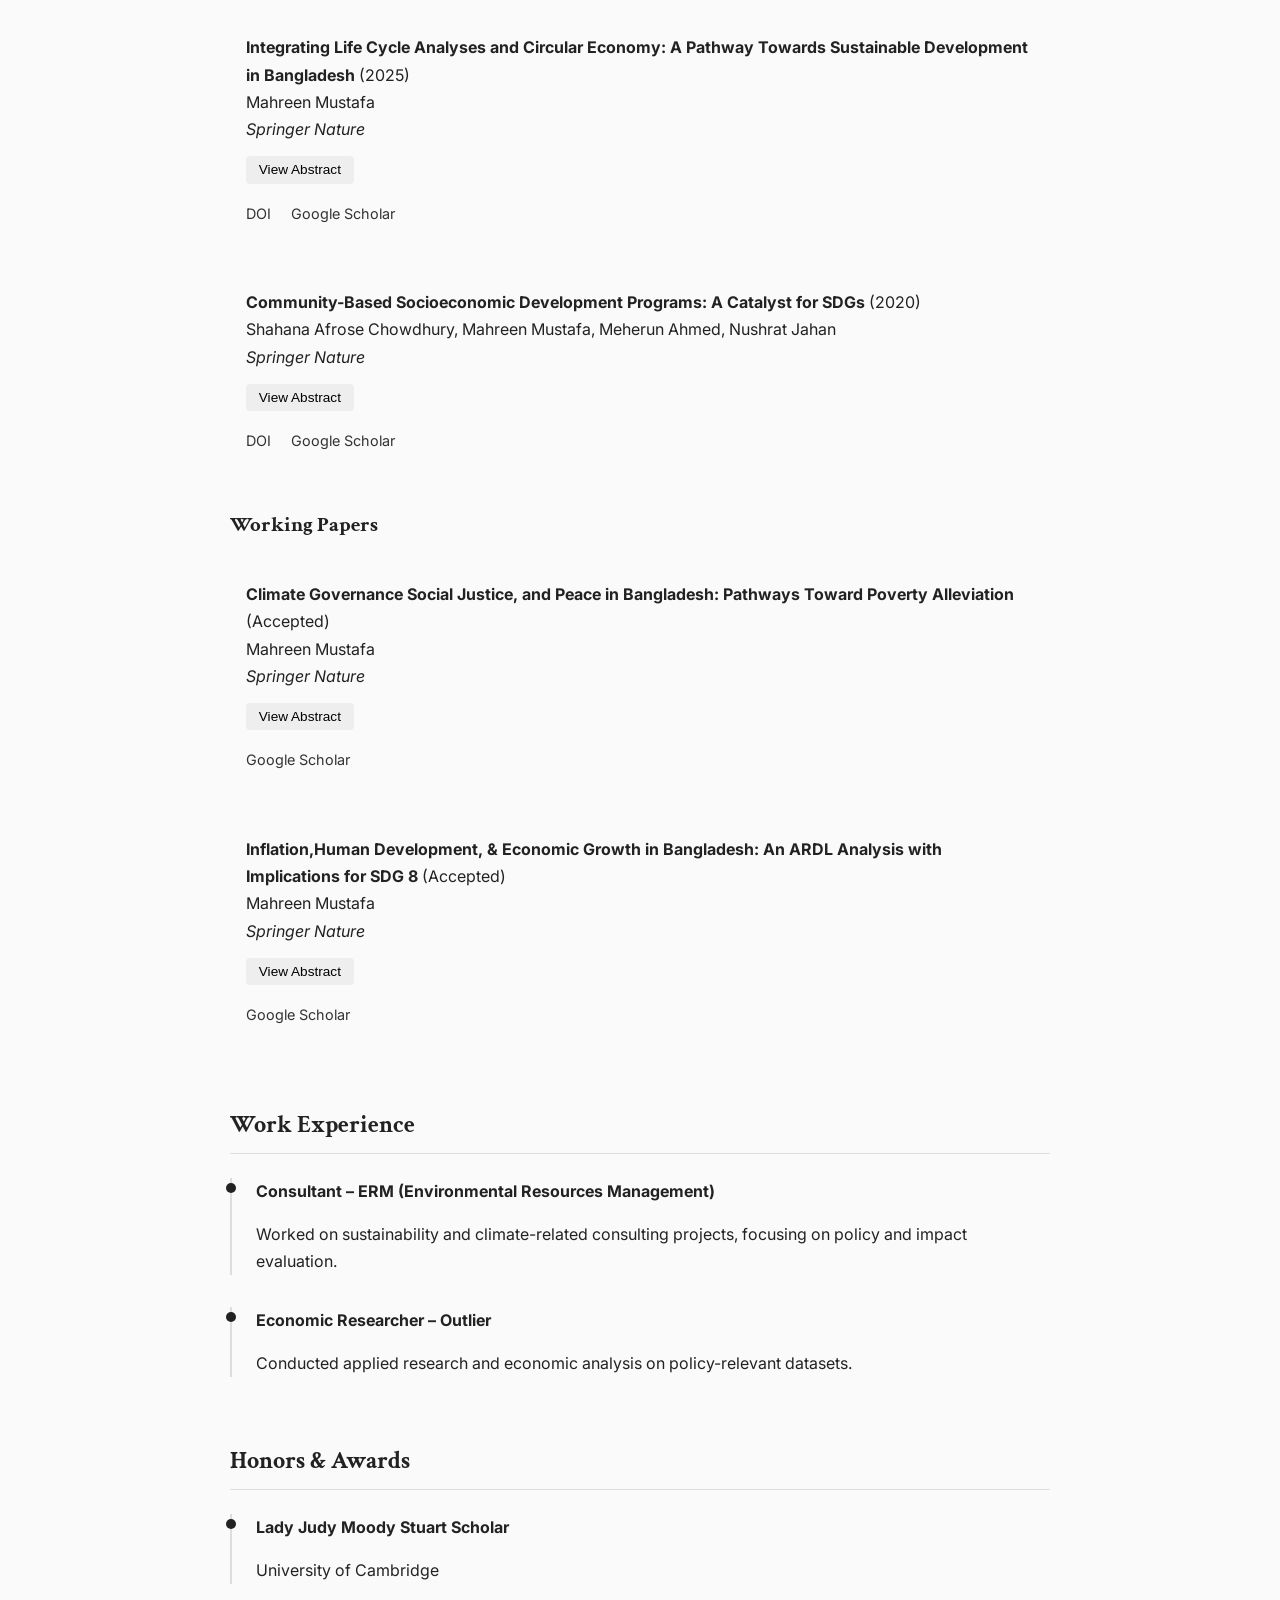
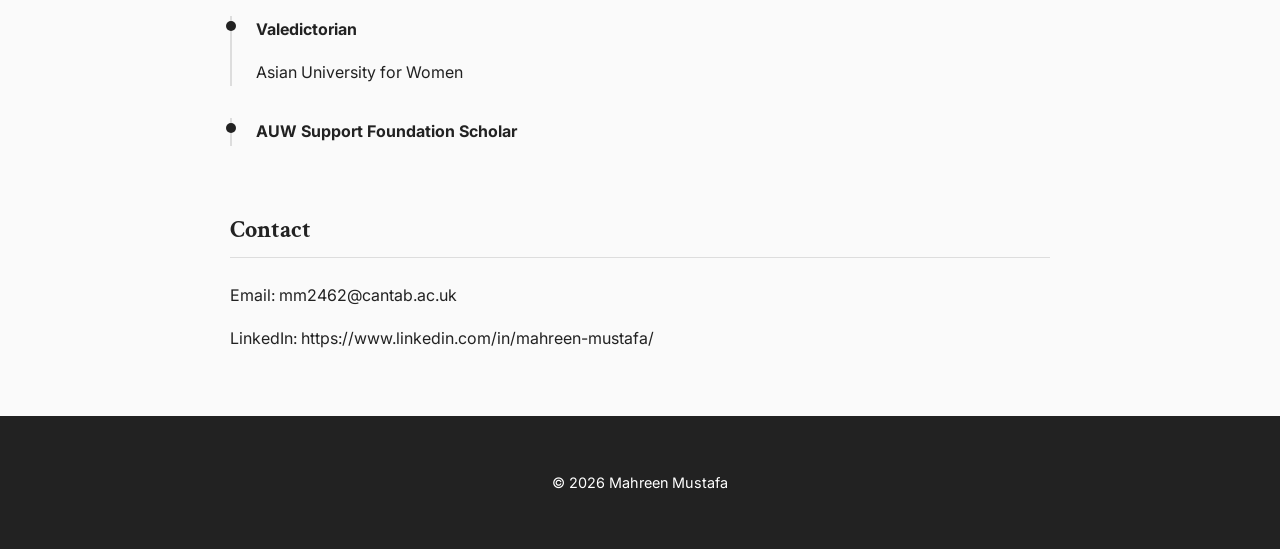
==== commit 17c6630d: "Update index.html" ====
--- a/index.html
+++ b/index.html
@@ -126,7 +126,7 @@
 
   <div class="paper">
     <p>
-      <strong>Climate Governance Social Justice, and Peace in Bangladesh: Pathways Toward Poverty Alleviation</strong>(Accepted)<br>
+      <strong>Climate Governance Social Justice, and Peace in Bangladesh: Pathways Toward Poverty Alleviation</strong> (Accepted)<br>
       Mahreen Mustafa<br>
       <em>Springer Nature</em>
     </p>
@@ -137,7 +137,26 @@
     </div>
 
     <div class="paper-links">
-      <a href="https://scholar.google.com/scholar?q=institutional+design+climate+policy" target="_blank">
+      <a href="https://scholar.google.com" target="_blank">
+        Google Scholar
+      </a>
+    </div>
+  </div>
+
+  <div class="paper">
+    <p>
+      <strong>Inflation,Human Development, & Economic Growth in Bangladesh: An ARDL Analysis with Implications for SDG 8</strong> (Accepted)<br>
+      Mahreen Mustafa<br>
+      <em>Springer Nature</em>
+    </p>
+
+    <button class="toggle-btn">View Abstract</button>
+    <div class="abstract hidden">
+      To be added.
+    </div>
+
+    <div class="paper-links">
+      <a href="https://scholar.google.com" target="_blank">
         Google Scholar
       </a>
     </div>
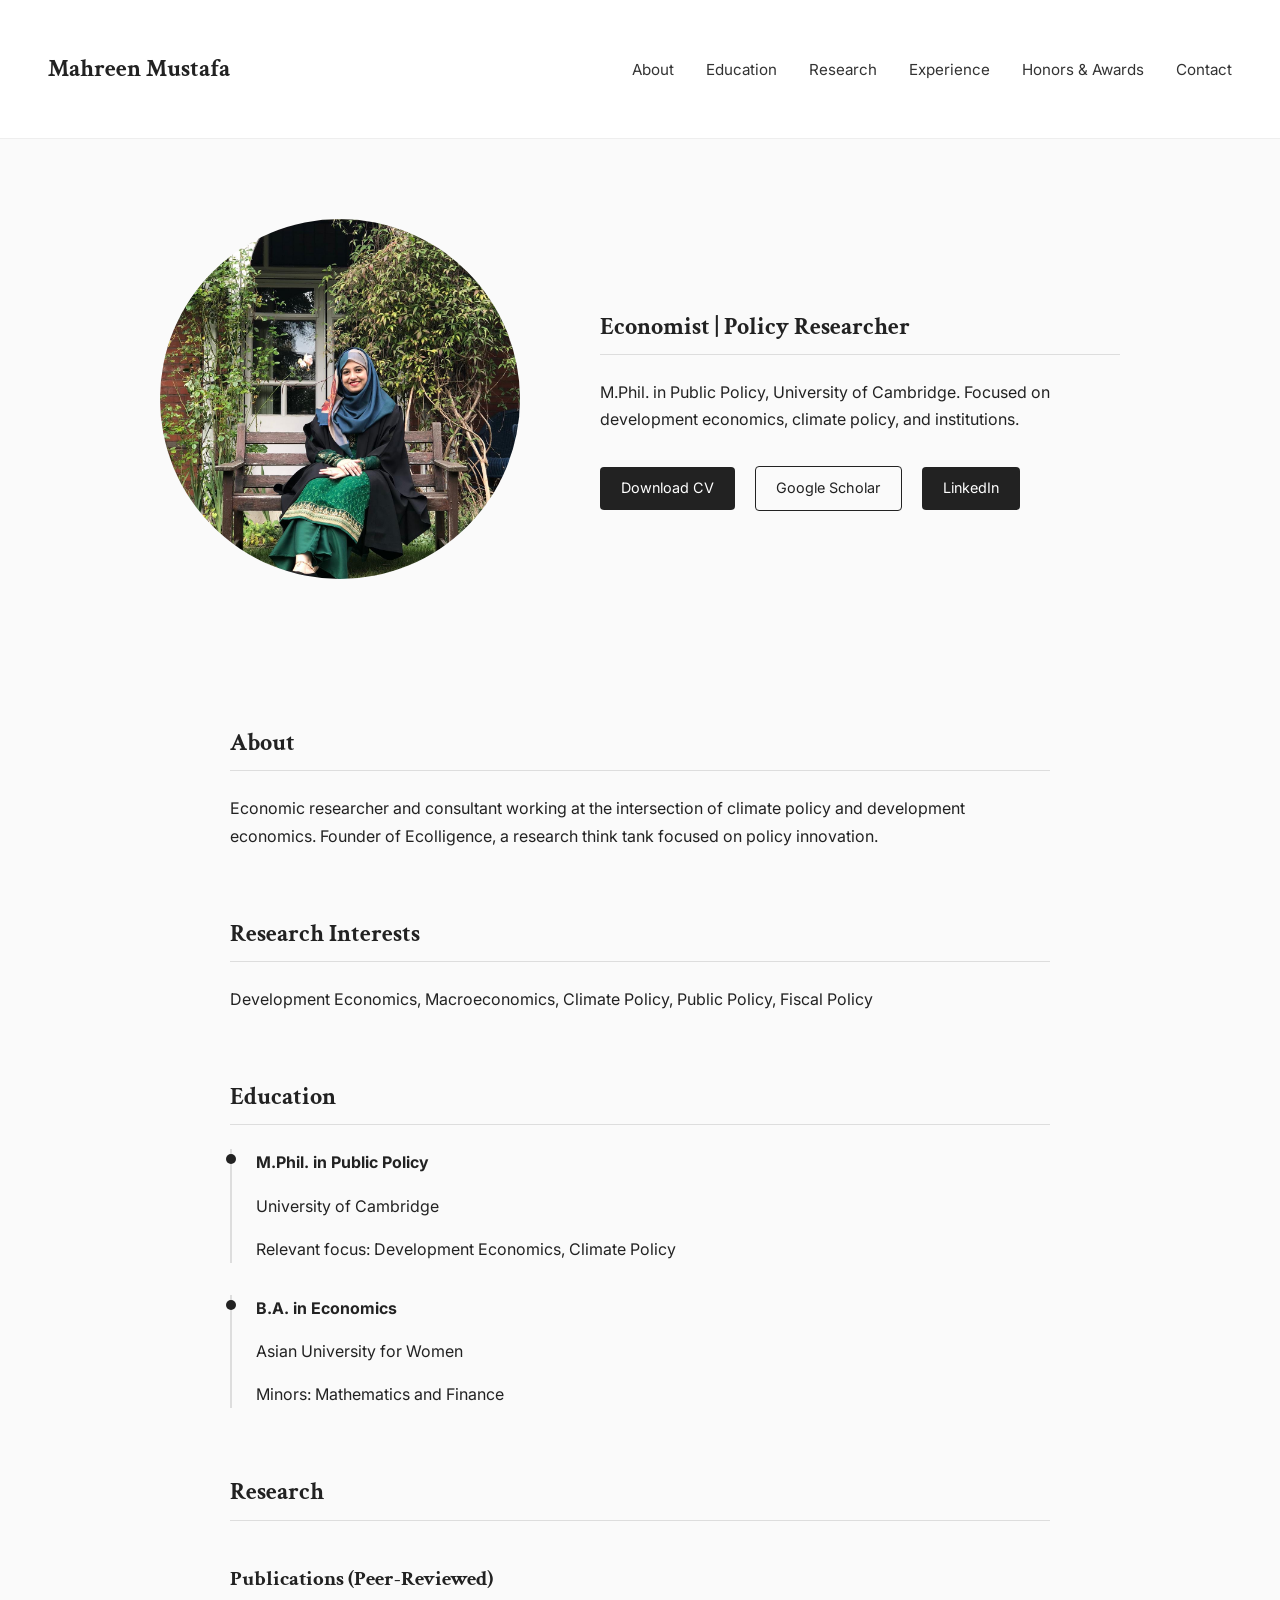
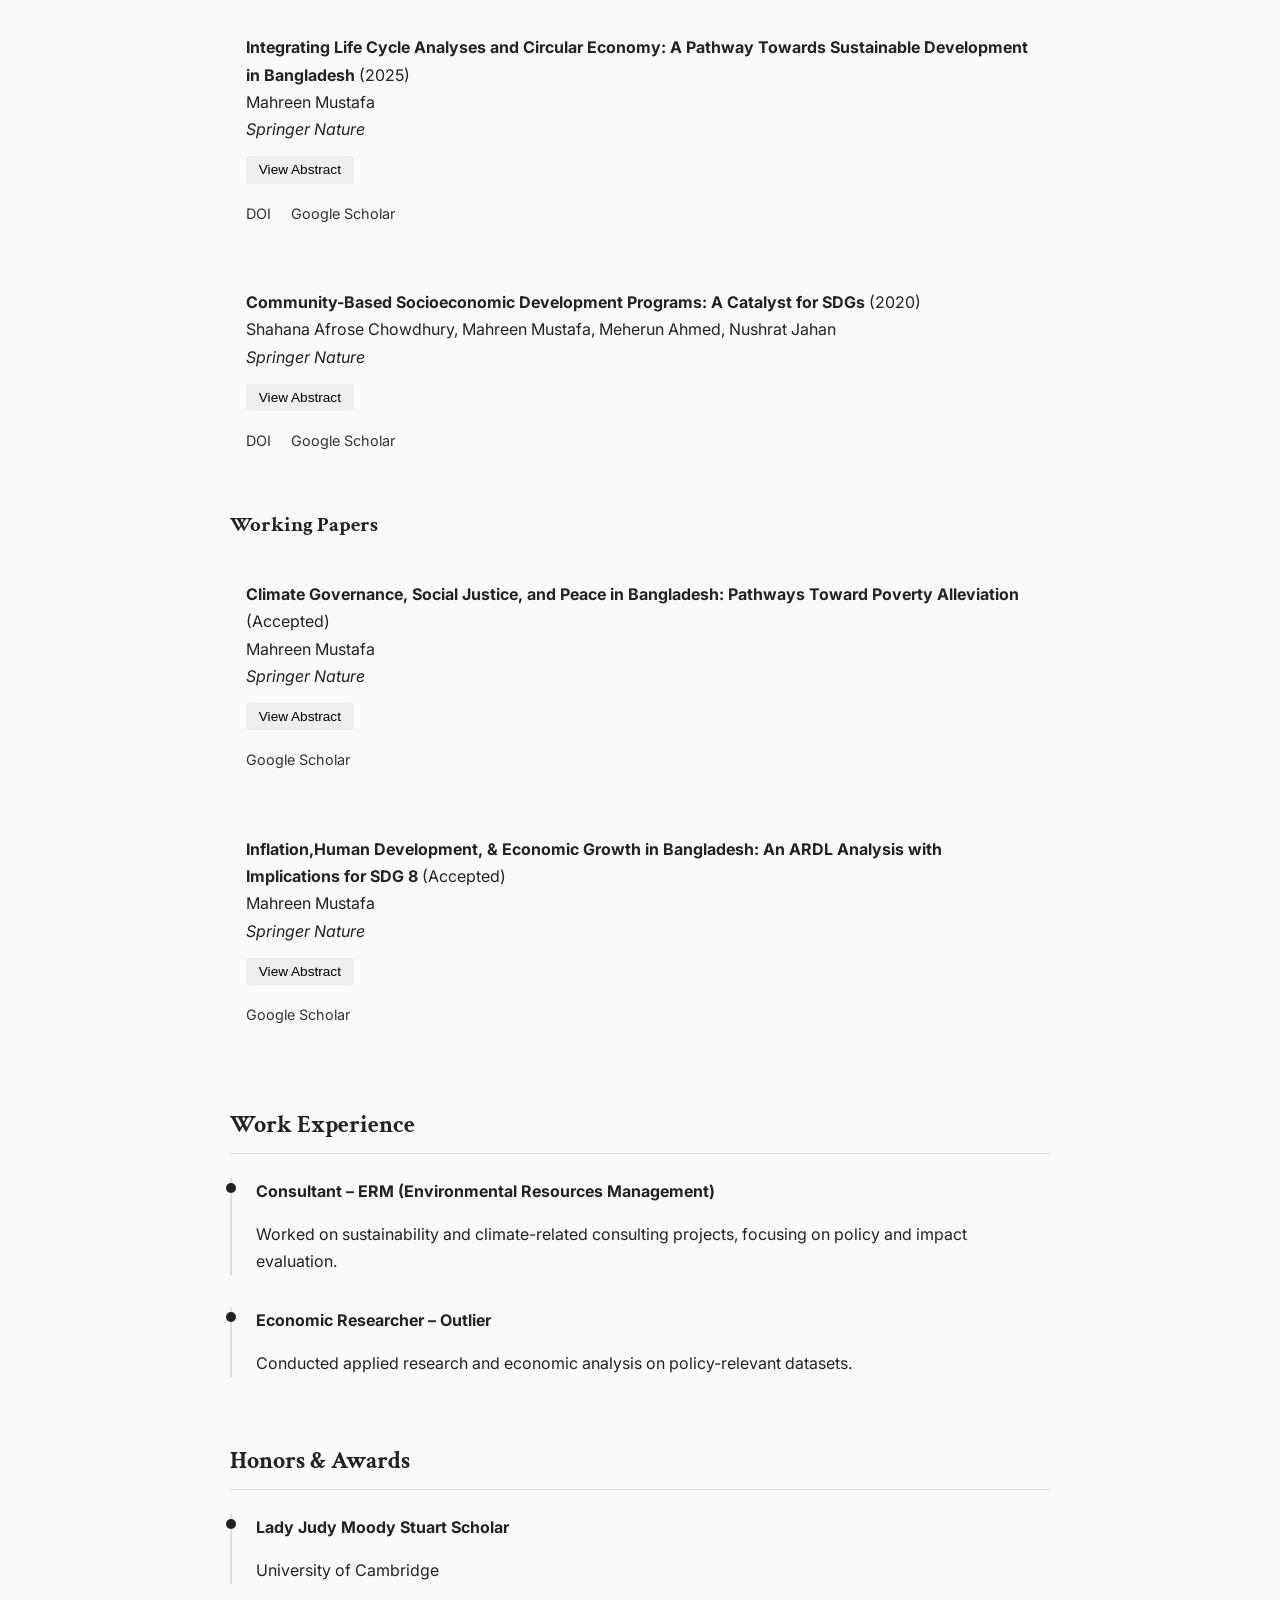
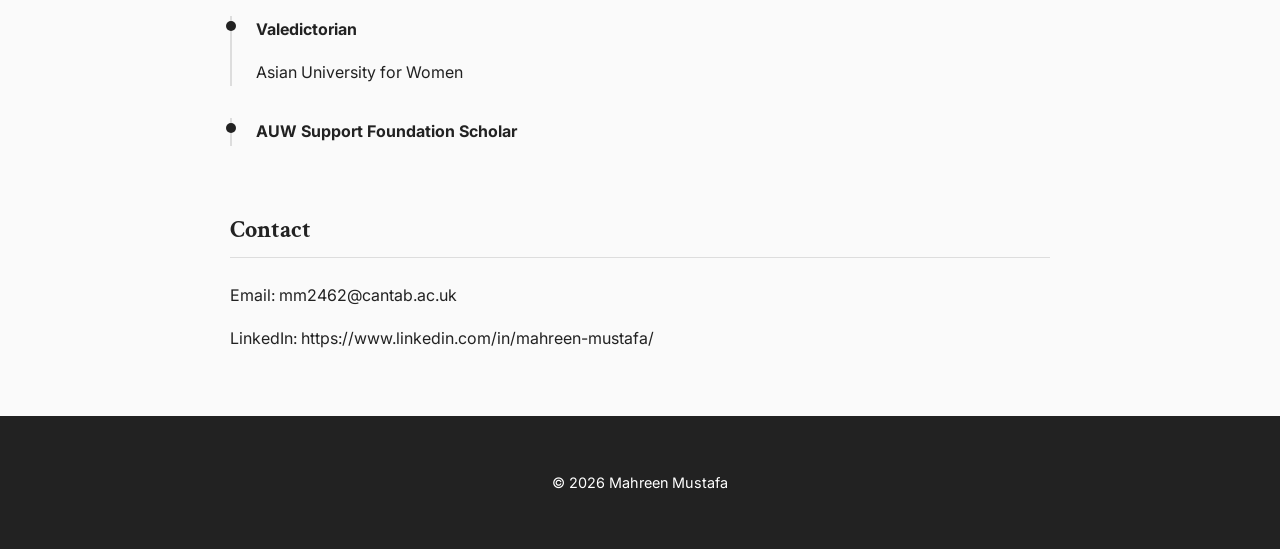
==== commit cddd38a5: "Update index.html" ====
--- a/index.html
+++ b/index.html
@@ -126,7 +126,7 @@
 
   <div class="paper">
     <p>
-      <strong>Climate Governance Social Justice, and Peace in Bangladesh: Pathways Toward Poverty Alleviation</strong> (Accepted)<br>
+      <strong>Climate Governance, Social Justice, and Peace in Bangladesh: Pathways Toward Poverty Alleviation</strong> (Accepted)<br>
       Mahreen Mustafa<br>
       <em>Springer Nature</em>
     </p>
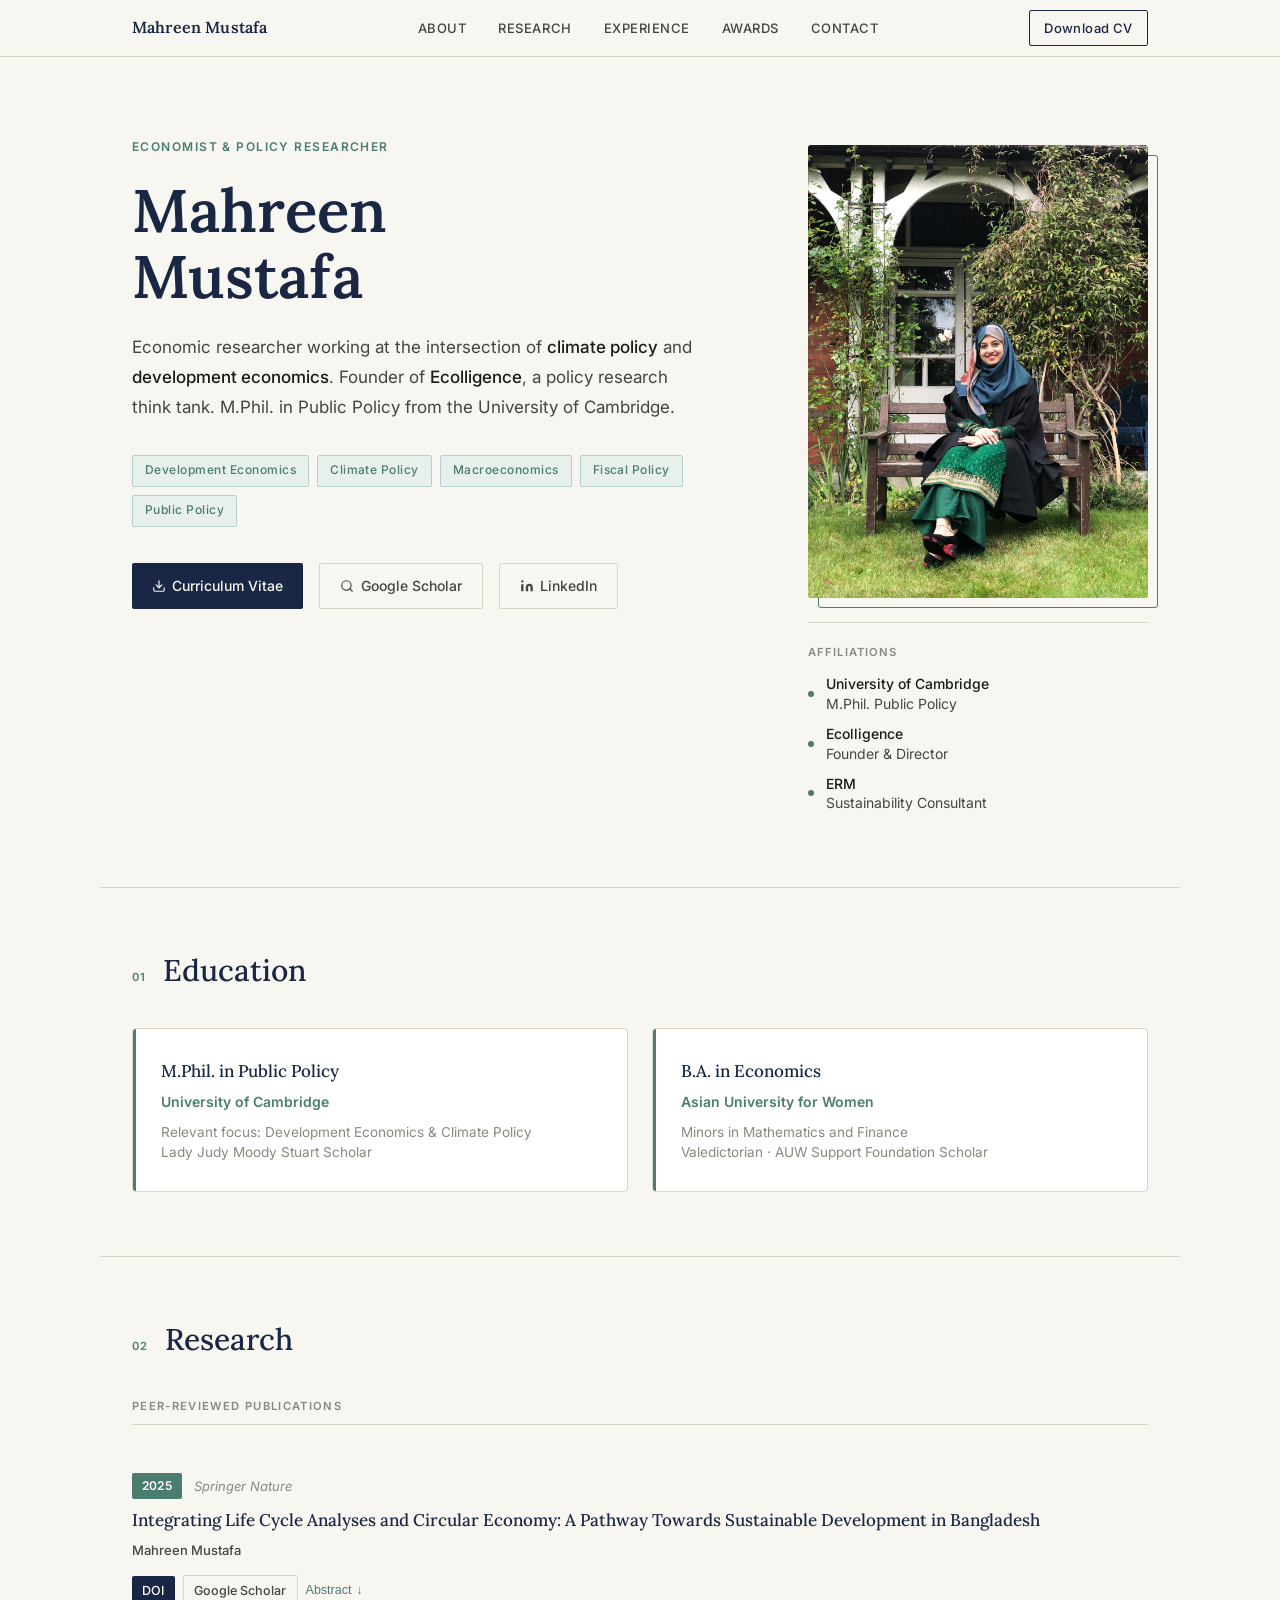
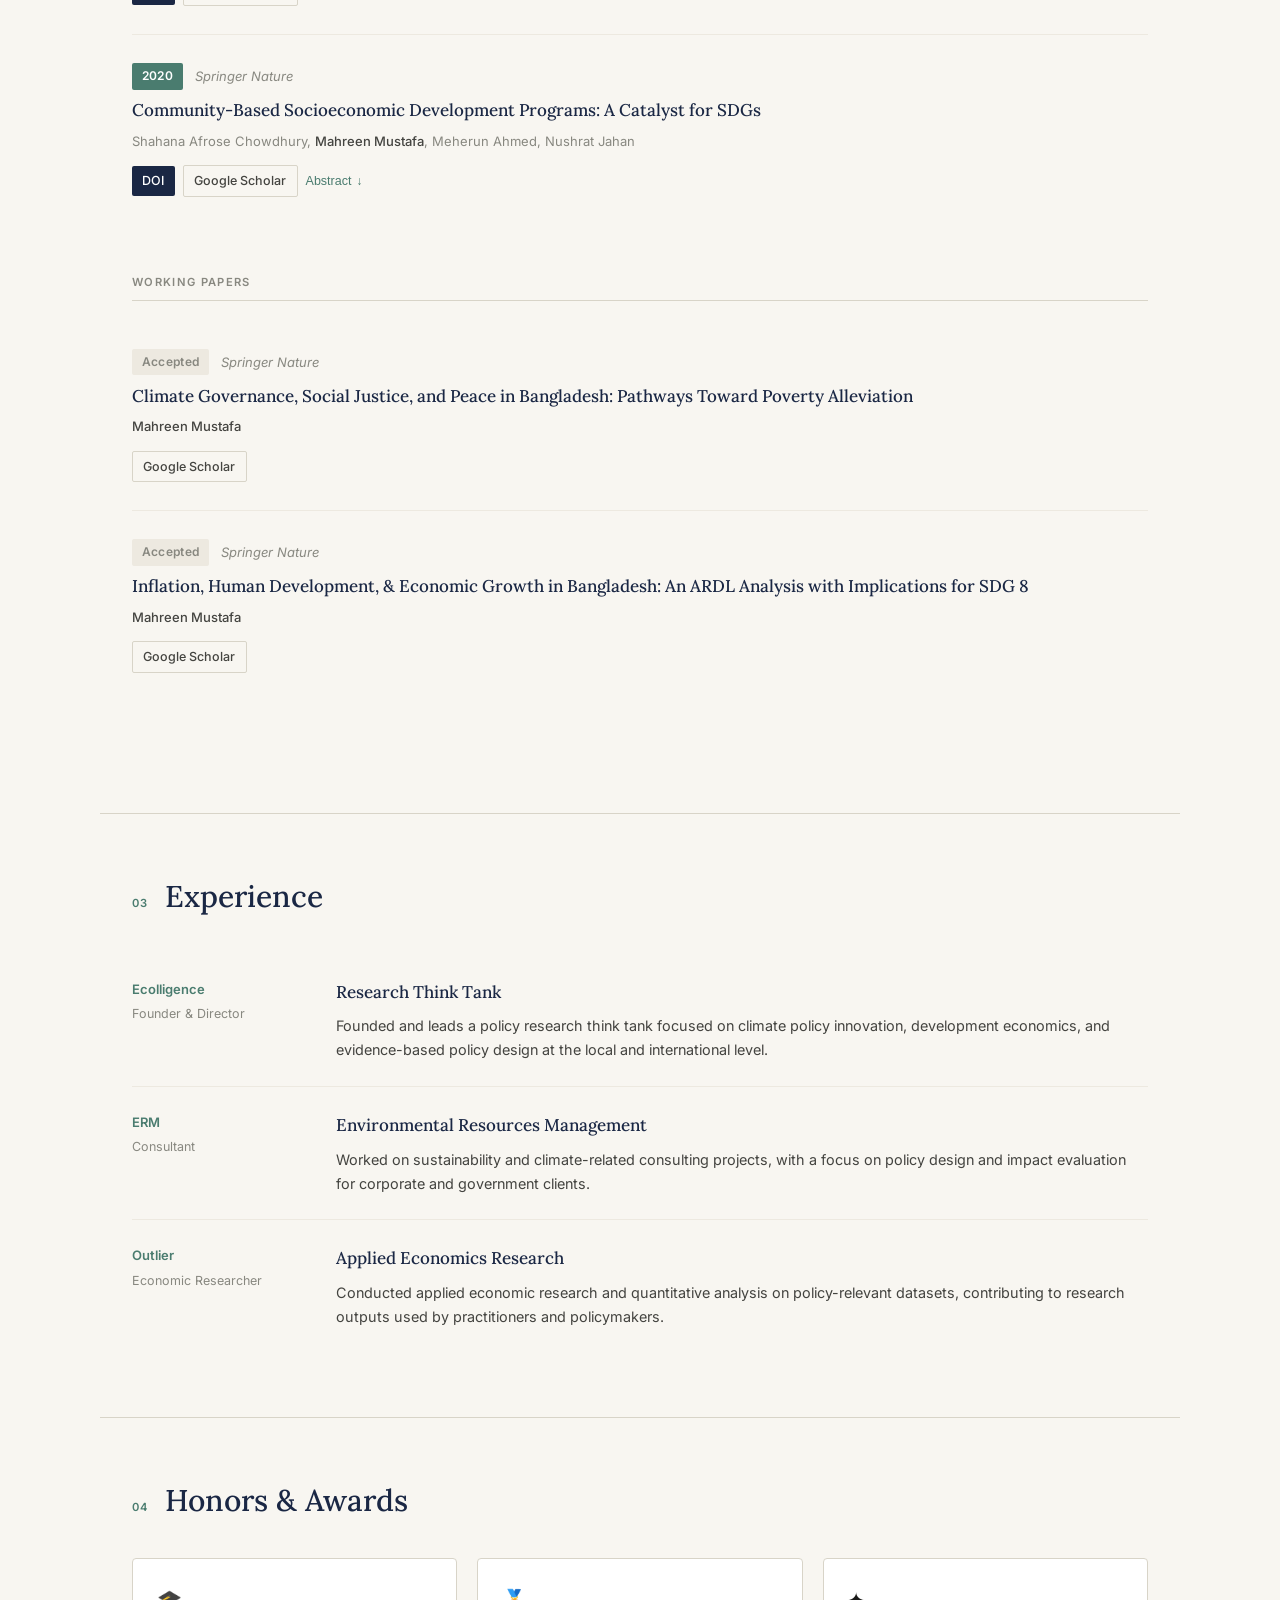
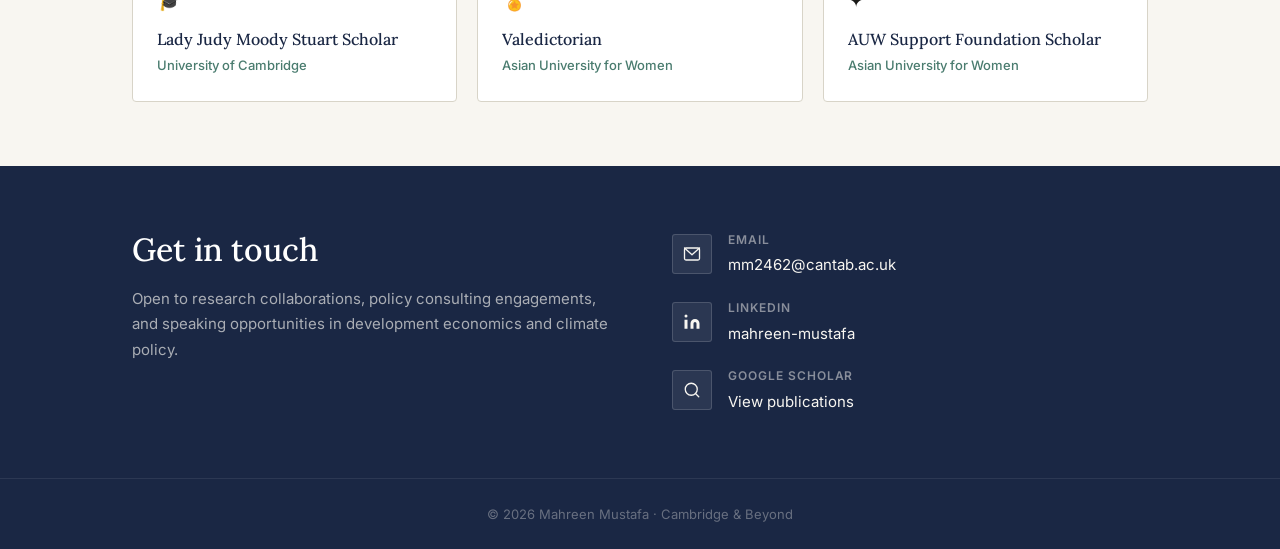
==== commit ed949389: "index.html" ====
--- a/index.html
+++ b/index.html
@@ -1,232 +1,898 @@
 <!DOCTYPE html>
 <html lang="en">
 <head>
-  <meta charset="UTF-8">
-  <meta name="viewport" content="width=device-width, initial-scale=1.0">
+  <meta charset="UTF-8" />
+  <meta name="viewport" content="width=device-width, initial-scale=1.0" />
   <title>Mahreen Mustafa | Economist</title>
-  <link rel="stylesheet" href="style.css">
-
-  <link href="https://fonts.googleapis.com/css2?family=Crimson+Text&family=Inter:wght@300;400;500&display=swap" rel="stylesheet">
+  <link rel="preconnect" href="https://fonts.googleapis.com" />
+  <link rel="preconnect" href="https://fonts.gstatic.com" crossorigin />
+  <link href="https://fonts.googleapis.com/css2?family=Lora:ital,wght@0,400;0,500;0,600;1,400;1,500&family=Inter:wght@300;400;500;600&display=swap" rel="stylesheet" />
+  <style>
+    *, *::before, *::after { box-sizing: border-box; margin: 0; padding: 0; }
+
+    :root {
+      --navy: #1a2744;
+      --navy-mid: #243358;
+      --sage: #4a7c6f;
+      --sage-light: #e8f0ee;
+      --cream: #f8f6f1;
+      --cream-dark: #ede9e0;
+      --text: #1a1a18;
+      --text-mid: #444440;
+      --text-muted: #888880;
+      --border: #d8d4c8;
+      --serif: 'Lora', Georgia, serif;
+      --sans: 'Inter', system-ui, sans-serif;
+    }
+
+    html { scroll-behavior: smooth; }
+    body {
+      font-family: var(--sans);
+      background: var(--cream);
+      color: var(--text);
+      line-height: 1.7;
+      font-size: 16px;
+    }
+
+    /* ── NAV ── */
+    nav {
+      position: sticky;
+      top: 0;
+      z-index: 100;
+      background: rgba(248, 246, 241, 0.92);
+      backdrop-filter: blur(12px);
+      border-bottom: 1px solid var(--border);
+    }
+    .nav-inner {
+      max-width: 1080px;
+      margin: 0 auto;
+      padding: 0 2rem;
+      display: flex;
+      align-items: center;
+      justify-content: space-between;
+      height: 56px;
+    }
+    .nav-name {
+      font-family: var(--serif);
+      font-size: 1rem;
+      font-weight: 600;
+      color: var(--navy);
+      letter-spacing: 0.01em;
+      text-decoration: none;
+    }
+    .nav-links {
+      display: flex;
+      gap: 2rem;
+      list-style: none;
+    }
+    .nav-links a {
+      font-size: 0.8125rem;
+      font-weight: 500;
+      color: var(--text-mid);
+      text-decoration: none;
+      letter-spacing: 0.04em;
+      text-transform: uppercase;
+      transition: color 0.2s;
+    }
+    .nav-links a:hover { color: var(--sage); }
+    .nav-cta {
+      font-size: 0.8125rem;
+      font-weight: 500;
+      color: var(--navy);
+      text-decoration: none;
+      border: 1px solid var(--navy);
+      padding: 0.35rem 0.9rem;
+      border-radius: 2px;
+      transition: background 0.2s, color 0.2s;
+      letter-spacing: 0.03em;
+    }
+    .nav-cta:hover { background: var(--navy); color: var(--cream); }
+
+    /* ── HERO ── */
+    .hero {
+      max-width: 1080px;
+      margin: 0 auto;
+      padding: 5rem 2rem 4rem;
+      display: grid;
+      grid-template-columns: 1fr 340px;
+      gap: 4rem;
+      align-items: start;
+    }
+    .hero-text {}
+    .hero-eyebrow {
+      font-family: var(--sans);
+      font-size: 0.75rem;
+      font-weight: 600;
+      letter-spacing: 0.12em;
+      text-transform: uppercase;
+      color: var(--sage);
+      margin-bottom: 1.25rem;
+    }
+    .hero-name {
+      font-family: var(--serif);
+      font-size: clamp(2.5rem, 5vw, 3.75rem);
+      font-weight: 600;
+      line-height: 1.1;
+      color: var(--navy);
+      margin-bottom: 1.5rem;
+    }
+    .hero-bio {
+      font-size: 1.0625rem;
+      color: var(--text-mid);
+      line-height: 1.75;
+      max-width: 560px;
+      margin-bottom: 2rem;
+    }
+    .hero-bio strong {
+      color: var(--text);
+      font-weight: 500;
+    }
+    .hero-tags {
+      display: flex;
+      flex-wrap: wrap;
+      gap: 0.5rem;
+      margin-bottom: 2.25rem;
+    }
+    .tag {
+      font-size: 0.75rem;
+      font-weight: 500;
+      letter-spacing: 0.04em;
+      color: var(--sage);
+      background: var(--sage-light);
+      border: 1px solid #b8d0cb;
+      padding: 0.3rem 0.75rem;
+      border-radius: 2px;
+    }
+    .hero-actions {
+      display: flex;
+      gap: 1rem;
+      flex-wrap: wrap;
+    }
+    .btn-primary {
+      display: inline-flex;
+      align-items: center;
+      gap: 0.4rem;
+      font-family: var(--sans);
+      font-size: 0.875rem;
+      font-weight: 500;
+      background: var(--navy);
+      color: var(--cream);
+      text-decoration: none;
+      padding: 0.65rem 1.25rem;
+      border-radius: 2px;
+      transition: background 0.2s;
+    }
+    .btn-primary:hover { background: var(--navy-mid); }
+    .btn-secondary {
+      display: inline-flex;
+      align-items: center;
+      gap: 0.4rem;
+      font-family: var(--sans);
+      font-size: 0.875rem;
+      font-weight: 500;
+      color: var(--text-mid);
+      text-decoration: none;
+      padding: 0.65rem 1.25rem;
+      border: 1px solid var(--border);
+      border-radius: 2px;
+      transition: border-color 0.2s, color 0.2s;
+    }
+    .btn-secondary:hover { border-color: var(--text-mid); color: var(--text); }
+
+    .hero-photo-col {
+      padding-top: 0.5rem;
+    }
+    .hero-photo-wrap {
+      position: relative;
+    }
+    .hero-photo-wrap::before {
+      content: '';
+      position: absolute;
+      inset: 10px -10px -10px 10px;
+      border: 1.5px solid var(--sage);
+      border-radius: 3px;
+      z-index: 0;
+    }
+    .hero-photo {
+      width: 100%;
+      aspect-ratio: 3/4;
+      object-fit: cover;
+      object-position: top center;
+      display: block;
+      border-radius: 3px;
+      position: relative;
+      z-index: 1;
+    }
+    .hero-affils {
+      margin-top: 1.5rem;
+      padding-top: 1.25rem;
+      border-top: 1px solid var(--border);
+    }
+    .affil-label {
+      font-size: 0.7rem;
+      font-weight: 600;
+      letter-spacing: 0.1em;
+      text-transform: uppercase;
+      color: var(--text-muted);
+      margin-bottom: 0.75rem;
+    }
+    .affil-item {
+      display: flex;
+      align-items: center;
+      gap: 0.75rem;
+      margin-bottom: 0.65rem;
+    }
+    .affil-dot {
+      width: 6px;
+      height: 6px;
+      background: var(--sage);
+      border-radius: 50%;
+      flex-shrink: 0;
+    }
+    .affil-text {
+      font-size: 0.875rem;
+      color: var(--text-mid);
+      line-height: 1.4;
+    }
+    .affil-text strong {
+      display: block;
+      font-weight: 500;
+      color: var(--text);
+    }
+
+    /* ── DIVIDER ── */
+    .section-divider {
+      max-width: 1080px;
+      margin: 0 auto;
+      padding: 0 2rem;
+      border-top: 1px solid var(--border);
+    }
+
+    /* ── SECTIONS ── */
+    section {
+      max-width: 1080px;
+      margin: 0 auto;
+      padding: 4rem 2rem;
+    }
+    .section-header {
+      display: flex;
+      align-items: baseline;
+      gap: 1rem;
+      margin-bottom: 2.5rem;
+    }
+    .section-label {
+      font-size: 0.7rem;
+      font-weight: 600;
+      letter-spacing: 0.12em;
+      text-transform: uppercase;
+      color: var(--sage);
+      flex-shrink: 0;
+      margin-top: 0.15rem;
+    }
+    .section-title {
+      font-family: var(--serif);
+      font-size: 1.875rem;
+      font-weight: 500;
+      color: var(--navy);
+      line-height: 1.2;
+    }
+
+    /* ── EDUCATION ── */
+    .edu-grid {
+      display: grid;
+      grid-template-columns: 1fr 1fr;
+      gap: 1.5rem;
+    }
+    .edu-card {
+      background: white;
+      border: 1px solid var(--border);
+      border-radius: 4px;
+      padding: 1.75rem;
+      position: relative;
+      overflow: hidden;
+    }
+    .edu-card::before {
+      content: '';
+      position: absolute;
+      left: 0; top: 0; bottom: 0;
+      width: 3px;
+      background: var(--sage);
+    }
+    .edu-degree {
+      font-family: var(--serif);
+      font-size: 1.0625rem;
+      font-weight: 500;
+      color: var(--navy);
+      margin-bottom: 0.25rem;
+    }
+    .edu-school {
+      font-size: 0.875rem;
+      font-weight: 600;
+      color: var(--sage);
+      margin-bottom: 0.5rem;
+    }
+    .edu-detail {
+      font-size: 0.85rem;
+      color: var(--text-muted);
+      line-height: 1.5;
+    }
+
+    /* ── RESEARCH ── */
+    .research-sub {
+      font-size: 0.7rem;
+      font-weight: 600;
+      letter-spacing: 0.12em;
+      text-transform: uppercase;
+      color: var(--text-muted);
+      margin-bottom: 1.25rem;
+      padding-bottom: 0.5rem;
+      border-bottom: 1px solid var(--border);
+    }
+    .pub-list { margin-bottom: 3rem; }
+    .pub-item {
+      padding: 1.75rem 0;
+      border-bottom: 1px solid var(--cream-dark);
+    }
+    .pub-item:last-child { border-bottom: none; }
+    .pub-meta {
+      display: flex;
+      align-items: center;
+      gap: 0.75rem;
+      margin-bottom: 0.6rem;
+    }
+    .pub-year {
+      font-size: 0.75rem;
+      font-weight: 600;
+      color: white;
+      background: var(--sage);
+      padding: 0.2rem 0.6rem;
+      border-radius: 2px;
+      letter-spacing: 0.03em;
+    }
+    .pub-year.accepted {
+      background: var(--cream-dark);
+      color: var(--text-muted);
+    }
+    .pub-venue {
+      font-size: 0.8125rem;
+      color: var(--text-muted);
+      font-style: italic;
+    }
+    .pub-title {
+      font-family: var(--serif);
+      font-size: 1.0625rem;
+      font-weight: 500;
+      color: var(--navy);
+      line-height: 1.4;
+      margin-bottom: 0.4rem;
+    }
+    .pub-authors {
+      font-size: 0.8125rem;
+      color: var(--text-muted);
+      margin-bottom: 0.85rem;
+    }
+    .pub-authors em {
+      color: var(--text-mid);
+      font-style: normal;
+      font-weight: 500;
+    }
+    .pub-links {
+      display: flex;
+      align-items: center;
+      gap: 0.5rem;
+      flex-wrap: wrap;
+    }
+    .pub-link {
+      font-size: 0.78125rem;
+      font-weight: 500;
+      text-decoration: none;
+      padding: 0.25rem 0.65rem;
+      border-radius: 2px;
+      transition: background 0.15s, color 0.15s;
+    }
+    .pub-link.doi {
+      background: var(--navy);
+      color: white;
+    }
+    .pub-link.doi:hover { background: var(--navy-mid); }
+    .pub-link.scholar {
+      border: 1px solid var(--border);
+      color: var(--text-mid);
+    }
+    .pub-link.scholar:hover { border-color: var(--sage); color: var(--sage); }
+    .abstract-toggle {
+      font-size: 0.78125rem;
+      font-weight: 500;
+      color: var(--sage);
+      background: none;
+      border: none;
+      cursor: pointer;
+      padding: 0;
+      display: flex;
+      align-items: center;
+      gap: 0.3rem;
+    }
+    .abstract-toggle::after {
+      content: '↓';
+      font-size: 0.75rem;
+      transition: transform 0.2s;
+    }
+    .abstract-toggle.open::after { transform: rotate(180deg); }
+    .abstract-body {
+      display: none;
+      margin-top: 1rem;
+      font-size: 0.875rem;
+      color: var(--text-mid);
+      line-height: 1.75;
+      background: white;
+      border: 1px solid var(--border);
+      border-radius: 3px;
+      padding: 1.25rem;
+      border-left: 3px solid var(--sage-light);
+    }
+    .abstract-body.open { display: block; }
+
+    /* ── EXPERIENCE ── */
+    .exp-list { display: flex; flex-direction: column; gap: 0; }
+    .exp-item {
+      display: grid;
+      grid-template-columns: 180px 1fr;
+      gap: 1.5rem;
+      padding: 1.5rem 0;
+      border-bottom: 1px solid var(--cream-dark);
+    }
+    .exp-item:last-child { border-bottom: none; }
+    .exp-left {}
+    .exp-org {
+      font-size: 0.8125rem;
+      font-weight: 600;
+      color: var(--sage);
+      margin-bottom: 0.2rem;
+    }
+    .exp-date {
+      font-size: 0.78125rem;
+      color: var(--text-muted);
+    }
+    .exp-role {
+      font-family: var(--serif);
+      font-size: 1.0625rem;
+      font-weight: 500;
+      color: var(--navy);
+      margin-bottom: 0.5rem;
+    }
+    .exp-desc {
+      font-size: 0.9rem;
+      color: var(--text-mid);
+      line-height: 1.65;
+    }
+
+    /* ── AWARDS ── */
+    .awards-grid {
+      display: grid;
+      grid-template-columns: repeat(3, 1fr);
+      gap: 1.25rem;
+    }
+    .award-card {
+      background: white;
+      border: 1px solid var(--border);
+      border-radius: 4px;
+      padding: 1.5rem;
+    }
+    .award-icon {
+      font-size: 1.25rem;
+      margin-bottom: 0.75rem;
+    }
+    .award-name {
+      font-family: var(--serif);
+      font-size: 1rem;
+      font-weight: 500;
+      color: var(--navy);
+      margin-bottom: 0.3rem;
+      line-height: 1.3;
+    }
+    .award-org {
+      font-size: 0.8125rem;
+      color: var(--sage);
+      font-weight: 500;
+    }
+
+    /* ── CONTACT ── */
+    .contact-wrapper {
+      background: var(--navy);
+      color: var(--cream);
+    }
+    .contact-inner {
+      max-width: 1080px;
+      margin: 0 auto;
+      padding: 4rem 2rem;
+      display: grid;
+      grid-template-columns: 1fr 1fr;
+      gap: 4rem;
+      align-items: start;
+    }
+    .contact-heading {
+      font-family: var(--serif);
+      font-size: 2rem;
+      font-weight: 500;
+      color: white;
+      line-height: 1.25;
+      margin-bottom: 1rem;
+    }
+    .contact-sub {
+      font-size: 0.9375rem;
+      color: rgba(248,246,241,0.65);
+      line-height: 1.7;
+    }
+    .contact-links { display: flex; flex-direction: column; gap: 1.25rem; }
+    .contact-link {
+      display: flex;
+      align-items: center;
+      gap: 1rem;
+      text-decoration: none;
+    }
+    .contact-link-icon {
+      width: 40px;
+      height: 40px;
+      background: rgba(255,255,255,0.08);
+      border: 1px solid rgba(255,255,255,0.15);
+      border-radius: 3px;
+      display: flex;
+      align-items: center;
+      justify-content: center;
+      color: var(--cream);
+      font-size: 1rem;
+      flex-shrink: 0;
+      transition: background 0.2s;
+    }
+    .contact-link:hover .contact-link-icon { background: rgba(255,255,255,0.16); }
+    .contact-link-text {}
+    .contact-link-label {
+      font-size: 0.75rem;
+      font-weight: 600;
+      letter-spacing: 0.08em;
+      text-transform: uppercase;
+      color: rgba(248,246,241,0.5);
+      margin-bottom: 0.15rem;
+    }
+    .contact-link-value {
+      font-size: 0.9375rem;
+      color: var(--cream);
+      font-weight: 400;
+    }
+
+    /* ── FOOTER ── */
+    footer {
+      background: var(--navy);
+      border-top: 1px solid rgba(255,255,255,0.08);
+      padding: 1.5rem 2rem;
+      text-align: center;
+    }
+    footer p {
+      font-size: 0.8125rem;
+      color: rgba(248,246,241,0.35);
+    }
+
+    /* ── RESPONSIVE ── */
+    @media (max-width: 768px) {
+      .hero {
+        grid-template-columns: 1fr;
+        padding: 3rem 1.5rem 2.5rem;
+        gap: 2.5rem;
+      }
+      .hero-photo-col { order: -1; max-width: 220px; }
+      .edu-grid { grid-template-columns: 1fr; }
+      .awards-grid { grid-template-columns: 1fr; }
+      .exp-item { grid-template-columns: 1fr; gap: 0.5rem; }
+      .contact-inner { grid-template-columns: 1fr; gap: 2.5rem; }
+      .nav-links { display: none; }
+      section { padding: 3rem 1.5rem; }
+    }
+  </style>
 </head>
-
 <body>
 
+<!-- NAV -->
 <nav>
-  <h1>Mahreen Mustafa</h1>
-  <ul>
-  <li><a href="#about">About</a></li>
-  <li><a href="#education">Education</a></li>
-  <li><a href="#research-exp">Research</a></li>
-  <li><a href="#work-exp">Experience</a></li>
-  <li><a href="#awards">Honors & Awards</a></li>
-  <li><a href="#contact">Contact</a></li>
-</ul>
+  <div class="nav-inner">
+    <a href="#" class="nav-name">Mahreen Mustafa</a>
+    <ul class="nav-links">
+      <li><a href="#about">About</a></li>
+      <li><a href="#research">Research</a></li>
+      <li><a href="#experience">Experience</a></li>
+      <li><a href="#awards">Awards</a></li>
+      <li><a href="#contact">Contact</a></li>
+    </ul>
+    <a href="https://mahreenmustafa.github.io/cv.pdf" class="nav-cta" target="_blank" rel="noopener">Download CV</a>
+  </div>
 </nav>
-  
-
-<header class="hero">
-  <img src="profile.jpeg" alt="Mahreen Mustafa">
-
+
+<!-- HERO -->
+<div class="hero">
   <div class="hero-text">
-    <h2>Economist | Policy Researcher</h2>
-    <p>
-      M.Phil. in Public Policy, University of Cambridge.  
-      Focused on development economics, climate policy, and institutions.
+    <p class="hero-eyebrow">Economist &amp; Policy Researcher</p>
+    <h1 class="hero-name">Mahreen<br>Mustafa</h1>
+    <p class="hero-bio">
+      Economic researcher working at the intersection of <strong>climate policy</strong> and <strong>development economics</strong>.
+      Founder of <strong>Ecolligence</strong>, a policy research think tank. M.Phil. in Public Policy from the University of Cambridge.
     </p>
-
-    <div class="links">
-      <a href="cv.pdf" class="btn">Download CV</a>
-      <a href="https://scholar.google.com/citations?user=zmjG_WUAAAAJ&hl=en" target="_blank" class="btn-outline">Google Scholar</a>
-      <a href="https://www.linkedin.com/in/mahreen-mustafa/" class="btn">LinkedIn </a>
-    </div>
-  </div>
-</header>
-
-<section id="about">
-  <h2>About</h2>
-  <p>
-    Economic researcher and consultant working at the intersection of climate policy and development economics.
-    Founder of Ecolligence, a research think tank focused on policy innovation.
-  </p>
-</section>
-
-<!-- ✅ Research Interests -->
-<section id="interests">
-  <h2>Research Interests</h2>
-  <p>
-    Development Economics, Macroeconomics, Climate Policy, Public Policy, Fiscal Policy
-  </p>
-</section>
-
-<!-- ✅ Education -->
-<section id="education">
-  <h2>Education</h2>
-
-  <div class="entry">
-    <p><strong>M.Phil. in Public Policy</strong></p>
-    <p>University of Cambridge</p>
-    <p>Relevant focus: Development Economics, Climate Policy</p>
-  </div>
-
-  <div class="entry">
-    <p><strong>B.A. in Economics</strong></p>
-    <p>Asian University for Women</p>
-    <p>Minors: Mathematics and Finance</p>
-  </div>
-
-</section>
-  
-<!-- ✅ Research Experience (with subsections) -->
-<section id="research-exp">
-  <h2>Research</h2>
-
-  <!-- 🔷 Peer-Reviewed Publications -->
-  <h3>Publications (Peer-Reviewed)</h3>
-
-  <div class="paper">
-    <p>
-      <strong>Integrating Life Cycle Analyses and Circular Economy: A Pathway Towards Sustainable Development in Bangladesh
-</strong> (2025)<br>
-      Mahreen Mustafa<br>
-      <em>Springer Nature</em>
-    </p>
-
-    <button class="toggle-btn">View Abstract</button>
-    <div class="abstract hidden">
-      The textile sector of Bangladesh stands as a major economic pillar, yet it poses substantial environmental and social challenges in its journey towards sustainability. Integrating Life Cycle Analyses (LCA) and Circular Economy (CE) emerges as a crucial strategy to combat environmental degradation, resource scarcity, and socio-economic disparities. This paper underscores the significance of LCA and CE frameworks in enhancing resource efficiency, mitigating harmful environmental impacts, and fostering inclusive growth in Bangladesh’s textile industry. Through applying these frameworks, the study identifies tangible benefits, such as reductions in water and energy consumption, lower carbon emissions, and advancements in waste recycling processes, all of which contribute to achieving Sustainable Development Goals (SDGs) in Bangladesh. By embracing a comprehensive and holistic approach that encompasses the entire product lifecycle and emphasizes circularity, Bangladesh can unlock pathways for sustainable development in the textile sector while confronting urgent environmental and social concerns. This study explores the interconnections among LCA, CE, and the Sustainable Development Goals (SDGs) in Bangladesh, synthesizing existing literature and empirical data to illuminate their implications. It delves into the synergies between LCA and CE, highlighting their complementary roles in reducing resource depletion, waste generation, and environmental harm across product lifecycles, including specific examples such as improved textile recycling initiatives and reductions in harmful chemical usage. Additionally, the paper examines diverse perspectives from key institutions in Bangladesh, assessing prospects, practices, and challenges of LCA and CE implementation. Identifying barriers hindering the adoption of LCA and CE practices, including policy, technical, and public participation obstacles, this paper offers insights for policymakers and lays the groundwork for future research endeavors. It emphasizes interdisciplinary approaches to strengthen the relationship between LCA and CE as a sustainable metric, advocating for policy interventions, capacity building, and stakeholder engagement. Ultimately, this research underscores the pivotal roles of LCA and CE, especially within the textile industry, in propelling Bangladesh towards a more resource-efficient, environmentally sustainable, and socially inclusive future, aligned with the SDGs.
-    </div>
-
-    <div class="paper-links">
-      <a href="https://doi.org/10.1007/978-3-031-85300-5_15" target="_blank">DOI</a>
-      <a href="https://scholar.google.com/citations?view_op=view_citation&hl=en&user=zmjG_WUAAAAJ&citation_for_view=zmjG_WUAAAAJ:u-x6o8ySG0sC" target="_blank">Google Scholar</a>
-    </div>
-  </div>
-
-  <!-- 🔷 Another Publication -->
-  <div class="paper">
-    <p>
-      <strong>Community-Based Socioeconomic Development Programs: A Catalyst for SDGs</strong> (2020)<br>
-      Shahana Afrose Chowdhury, Mahreen Mustafa, Meherun Ahmed, Nushrat Jahan<br>
-      <em>Springer Nature</em>
-    </p>
-
-    <button class="toggle-btn">View Abstract</button>
-    <div class="abstract hidden">
-      Community-based socioeconomic development programs initiate a process that enables Non-Government Organizations (NGOs) to develop a sustainable and long-term program involving community participation for alleviating poverty that acts as a catalyst to growth and development and meeting Sustainable Development Goals of the United Nations. Generally the broad objective of these programs is to improve the livelihoods and living conditions of poor rural communities with emphasis on women and other vulnerable groups.
-    </div>
-
-    <div class="paper-links">
-      <a href="https://doi.org/10.1007/978-3-319-95867-5_70" target="_blank">DOI</a>
-      <a href="https://scholar.google.com/citations?view_op=view_citation&hl=en&user=zmjG_WUAAAAJ&citation_for_view=zmjG_WUAAAAJ:u5HHmVD_uO8C" target="_blank">Google Scholar</a>
-    </div>
-  </div>
-
-  <!-- 🔷 Working Papers -->
-  <h3>Working Papers</h3>
-
-  <div class="paper">
-    <p>
-      <strong>Climate Governance, Social Justice, and Peace in Bangladesh: Pathways Toward Poverty Alleviation</strong> (Accepted)<br>
-      Mahreen Mustafa<br>
-      <em>Springer Nature</em>
-    </p>
-
-    <button class="toggle-btn">View Abstract</button>
-    <div class="abstract hidden">
-      To be added.
-    </div>
-
-    <div class="paper-links">
-      <a href="https://scholar.google.com" target="_blank">
+    <div class="hero-tags">
+      <span class="tag">Development Economics</span>
+      <span class="tag">Climate Policy</span>
+      <span class="tag">Macroeconomics</span>
+      <span class="tag">Fiscal Policy</span>
+      <span class="tag">Public Policy</span>
+    </div>
+    <div class="hero-actions">
+      <a href="https://mahreenmustafa.github.io/cv.pdf" class="btn-primary" target="_blank" rel="noopener">
+        <svg width="14" height="14" viewBox="0 0 24 24" fill="none" stroke="currentColor" stroke-width="2" stroke-linecap="round" stroke-linejoin="round"><path d="M21 15v4a2 2 0 0 1-2 2H5a2 2 0 0 1-2-2v-4"/><polyline points="7 10 12 15 17 10"/><line x1="12" y1="15" x2="12" y2="3"/></svg>
+        Curriculum Vitae
+      </a>
+      <a href="https://scholar.google.com/citations?user=zmjG_WUAAAAJ&hl=en" class="btn-secondary" target="_blank" rel="noopener">
+        <svg width="14" height="14" viewBox="0 0 24 24" fill="none" stroke="currentColor" stroke-width="2" stroke-linecap="round" stroke-linejoin="round"><circle cx="11" cy="11" r="8"/><line x1="21" y1="21" x2="16.65" y2="16.65"/></svg>
         Google Scholar
       </a>
-    </div>
-  </div>
-
-  <div class="paper">
-    <p>
-      <strong>Inflation,Human Development, & Economic Growth in Bangladesh: An ARDL Analysis with Implications for SDG 8</strong> (Accepted)<br>
-      Mahreen Mustafa<br>
-      <em>Springer Nature</em>
-    </p>
-
-    <button class="toggle-btn">View Abstract</button>
-    <div class="abstract hidden">
-      To be added.
-    </div>
-
-    <div class="paper-links">
-      <a href="https://scholar.google.com" target="_blank">
-        Google Scholar
+      <a href="https://www.linkedin.com/in/mahreen-mustafa/" class="btn-secondary" target="_blank" rel="noopener">
+        <svg width="14" height="14" viewBox="0 0 24 24" fill="currentColor"><path d="M16 8a6 6 0 0 1 6 6v7h-4v-7a2 2 0 0 0-2-2 2 2 0 0 0-2 2v7h-4v-7a6 6 0 0 1 6-6z"/><rect x="2" y="9" width="4" height="12"/><circle cx="4" cy="4" r="2"/></svg>
+        LinkedIn
       </a>
     </div>
   </div>
 
+  <div class="hero-photo-col">
+    <div class="hero-photo-wrap">
+      <img src="https://mahreenmustafa.github.io/profile.jpeg" alt="Mahreen Mustafa" class="hero-photo" />
+    </div>
+    <div class="hero-affils">
+      <p class="affil-label">Affiliations</p>
+      <div class="affil-item">
+        <div class="affil-dot"></div>
+        <div class="affil-text">
+          <strong>University of Cambridge</strong>
+          M.Phil. Public Policy
+        </div>
+      </div>
+      <div class="affil-item">
+        <div class="affil-dot"></div>
+        <div class="affil-text">
+          <strong>Ecolligence</strong>
+          Founder &amp; Director
+        </div>
+      </div>
+      <div class="affil-item">
+        <div class="affil-dot"></div>
+        <div class="affil-text">
+          <strong>ERM</strong>
+          Sustainability Consultant
+        </div>
+      </div>
+    </div>
+  </div>
+</div>
+
+<div class="section-divider"></div>
+
+<!-- EDUCATION -->
+<section id="about">
+  <div class="section-header">
+    <span class="section-label">01</span>
+    <h2 class="section-title">Education</h2>
+  </div>
+  <div class="edu-grid">
+    <div class="edu-card">
+      <p class="edu-degree">M.Phil. in Public Policy</p>
+      <p class="edu-school">University of Cambridge</p>
+      <p class="edu-detail">Relevant focus: Development Economics &amp; Climate Policy<br>Lady Judy Moody Stuart Scholar</p>
+    </div>
+    <div class="edu-card">
+      <p class="edu-degree">B.A. in Economics</p>
+      <p class="edu-school">Asian University for Women</p>
+      <p class="edu-detail">Minors in Mathematics and Finance<br>Valedictorian &middot; AUW Support Foundation Scholar</p>
+    </div>
+  </div>
 </section>
 
-
-<!-- ✅ Work Experience -->
-<section id="work-exp">
-  <h2>Work Experience</h2>
-
-  <div class="entry">
-    <p><strong>Consultant – ERM (Environmental Resources Management)</strong></p>
-    <p>
-      Worked on sustainability and climate-related consulting projects, focusing on policy and impact evaluation.
-    </p>
-  </div>
-
-  <div class="entry">
-    <p><strong>Economic Researcher – Outlier</strong></p>
-    <p>
-      Conducted applied research and economic analysis on policy-relevant datasets.
-    </p>
-  </div>
-
+<div class="section-divider"></div>
+
+<!-- RESEARCH -->
+<section id="research">
+  <div class="section-header">
+    <span class="section-label">02</span>
+    <h2 class="section-title">Research</h2>
+  </div>
+
+  <p class="research-sub">Peer-Reviewed Publications</p>
+  <div class="pub-list">
+
+    <div class="pub-item">
+      <div class="pub-meta">
+        <span class="pub-year">2025</span>
+        <span class="pub-venue">Springer Nature</span>
+      </div>
+      <p class="pub-title">Integrating Life Cycle Analyses and Circular Economy: A Pathway Towards Sustainable Development in Bangladesh</p>
+      <p class="pub-authors"><em>Mahreen Mustafa</em></p>
+      <div class="pub-links">
+        <a href="https://doi.org/10.1007/978-3-031-85300-5_15" class="pub-link doi" target="_blank" rel="noopener">DOI</a>
+        <a href="https://scholar.google.com/citations?view_op=view_citation&hl=en&user=zmjG_WUAAAAJ&citation_for_view=zmjG_WUAAAAJ:u-x6o8ySG0sC" class="pub-link scholar" target="_blank" rel="noopener">Google Scholar</a>
+        <button class="abstract-toggle" onclick="toggleAbstract(this)">Abstract</button>
+      </div>
+      <div class="abstract-body">
+        This paper examines how integrating Life Cycle Analyses (LCA) and Circular Economy (CE) frameworks can address environmental and social challenges in Bangladesh's textile sector. The study identifies tangible benefits including reductions in water and energy consumption, lower carbon emissions, and advancements in waste recycling — all contributing to Sustainable Development Goals (SDGs). It explores the interconnections among LCA, CE, and the SDGs, synthesizing existing literature and empirical data, and examines diverse perspectives from key institutions in Bangladesh. The paper advocates for policy interventions, capacity building, and stakeholder engagement to propel Bangladesh towards a more resource-efficient and socially inclusive future.
+      </div>
+    </div>
+
+    <div class="pub-item">
+      <div class="pub-meta">
+        <span class="pub-year">2020</span>
+        <span class="pub-venue">Springer Nature</span>
+      </div>
+      <p class="pub-title">Community-Based Socioeconomic Development Programs: A Catalyst for SDGs</p>
+      <p class="pub-authors">Shahana Afrose Chowdhury, <em>Mahreen Mustafa</em>, Meherun Ahmed, Nushrat Jahan</p>
+      <div class="pub-links">
+        <a href="https://doi.org/10.1007/978-3-319-95867-5_70" class="pub-link doi" target="_blank" rel="noopener">DOI</a>
+        <a href="https://scholar.google.com/citations?view_op=view_citation&hl=en&user=zmjG_WUAAAAJ&citation_for_view=zmjG_WUAAAAJ:u5HHmVD_uO8C" class="pub-link scholar" target="_blank" rel="noopener">Google Scholar</a>
+        <button class="abstract-toggle" onclick="toggleAbstract(this)">Abstract</button>
+      </div>
+      <div class="abstract-body">
+        Community-based socioeconomic development programs initiate a process that enables Non-Government Organizations (NGOs) to develop sustainable, long-term programs involving community participation for alleviating poverty — acting as a catalyst to growth and development and meeting the Sustainable Development Goals of the United Nations. These programs broadly aim to improve the livelihoods and living conditions of poor rural communities, with emphasis on women and other vulnerable groups.
+      </div>
+    </div>
+
+  </div>
+
+  <p class="research-sub">Working Papers</p>
+  <div class="pub-list">
+
+    <div class="pub-item">
+      <div class="pub-meta">
+        <span class="pub-year accepted">Accepted</span>
+        <span class="pub-venue">Springer Nature</span>
+      </div>
+      <p class="pub-title">Climate Governance, Social Justice, and Peace in Bangladesh: Pathways Toward Poverty Alleviation</p>
+      <p class="pub-authors"><em>Mahreen Mustafa</em></p>
+      <div class="pub-links">
+        <a href="https://scholar.google.com" class="pub-link scholar" target="_blank" rel="noopener">Google Scholar</a>
+      </div>
+    </div>
+
+    <div class="pub-item">
+      <div class="pub-meta">
+        <span class="pub-year accepted">Accepted</span>
+        <span class="pub-venue">Springer Nature</span>
+      </div>
+      <p class="pub-title">Inflation, Human Development, &amp; Economic Growth in Bangladesh: An ARDL Analysis with Implications for SDG 8</p>
+      <p class="pub-authors"><em>Mahreen Mustafa</em></p>
+      <div class="pub-links">
+        <a href="https://scholar.google.com" class="pub-link scholar" target="_blank" rel="noopener">Google Scholar</a>
+      </div>
+    </div>
+
+  </div>
 </section>
 
+<div class="section-divider"></div>
+
+<!-- EXPERIENCE -->
+<section id="experience">
+  <div class="section-header">
+    <span class="section-label">03</span>
+    <h2 class="section-title">Experience</h2>
+  </div>
+  <div class="exp-list">
+
+    <div class="exp-item">
+      <div class="exp-left">
+        <p class="exp-org">Ecolligence</p>
+        <p class="exp-date">Founder &amp; Director</p>
+      </div>
+      <div>
+        <p class="exp-role">Research Think Tank</p>
+        <p class="exp-desc">Founded and leads a policy research think tank focused on climate policy innovation, development economics, and evidence-based policy design at the local and international level.</p>
+      </div>
+    </div>
+
+    <div class="exp-item">
+      <div class="exp-left">
+        <p class="exp-org">ERM</p>
+        <p class="exp-date">Consultant</p>
+      </div>
+      <div>
+        <p class="exp-role">Environmental Resources Management</p>
+        <p class="exp-desc">Worked on sustainability and climate-related consulting projects, with a focus on policy design and impact evaluation for corporate and government clients.</p>
+      </div>
+    </div>
+
+    <div class="exp-item">
+      <div class="exp-left">
+        <p class="exp-org">Outlier</p>
+        <p class="exp-date">Economic Researcher</p>
+      </div>
+      <div>
+        <p class="exp-role">Applied Economics Research</p>
+        <p class="exp-desc">Conducted applied economic research and quantitative analysis on policy-relevant datasets, contributing to research outputs used by practitioners and policymakers.</p>
+      </div>
+    </div>
+
+  </div>
+</section>
+
+<div class="section-divider"></div>
+
+<!-- AWARDS -->
 <section id="awards">
-  <h2>Honors & Awards</h2>
-
-  <div class="entry">
-    <p><strong>Lady Judy Moody Stuart Scholar</strong></p>
-    <p>University of Cambridge</p>
-  </div>
-
-  <div class="entry">
-    <p><strong>Valedictorian</strong></p>
-    <p>Asian University for Women</p>
-  </div>
-
-  <div class="entry">
-    <p><strong>AUW Support Foundation Scholar</strong></p>
-  </div>
-
+  <div class="section-header">
+    <span class="section-label">04</span>
+    <h2 class="section-title">Honors &amp; Awards</h2>
+  </div>
+  <div class="awards-grid">
+    <div class="award-card">
+      <div class="award-icon">🎓</div>
+      <p class="award-name">Lady Judy Moody Stuart Scholar</p>
+      <p class="award-org">University of Cambridge</p>
+    </div>
+    <div class="award-card">
+      <div class="award-icon">🏅</div>
+      <p class="award-name">Valedictorian</p>
+      <p class="award-org">Asian University for Women</p>
+    </div>
+    <div class="award-card">
+      <div class="award-icon">✦</div>
+      <p class="award-name">AUW Support Foundation Scholar</p>
+      <p class="award-org">Asian University for Women</p>
+    </div>
+  </div>
 </section>
 
-<section id="contact">
-  <h2>Contact</h2>
-  <p>Email: mm2462@cantab.ac.uk </p>
-  <p>LinkedIn: https://www.linkedin.com/in/mahreen-mustafa/ </p>
-</section>
+<!-- CONTACT -->
+<div class="contact-wrapper" id="contact">
+  <div class="contact-inner">
+    <div>
+      <h2 class="contact-heading">Get in touch</h2>
+      <p class="contact-sub">Open to research collaborations, policy consulting engagements, and speaking opportunities in development economics and climate policy.</p>
+    </div>
+    <div class="contact-links">
+      <a href="mailto:mm2462@cantab.ac.uk" class="contact-link">
+        <div class="contact-link-icon">
+          <svg width="18" height="18" viewBox="0 0 24 24" fill="none" stroke="currentColor" stroke-width="1.75" stroke-linecap="round" stroke-linejoin="round"><rect x="2" y="4" width="20" height="16" rx="2"/><polyline points="2,4 12,13 22,4"/></svg>
+        </div>
+        <div class="contact-link-text">
+          <p class="contact-link-label">Email</p>
+          <p class="contact-link-value">mm2462@cantab.ac.uk</p>
+        </div>
+      </a>
+      <a href="https://www.linkedin.com/in/mahreen-mustafa/" class="contact-link" target="_blank" rel="noopener">
+        <div class="contact-link-icon">
+          <svg width="18" height="18" viewBox="0 0 24 24" fill="currentColor"><path d="M16 8a6 6 0 0 1 6 6v7h-4v-7a2 2 0 0 0-2-2 2 2 0 0 0-2 2v7h-4v-7a6 6 0 0 1 6-6z"/><rect x="2" y="9" width="4" height="12"/><circle cx="4" cy="4" r="2"/></svg>
+        </div>
+        <div class="contact-link-text">
+          <p class="contact-link-label">LinkedIn</p>
+          <p class="contact-link-value">mahreen-mustafa</p>
+        </div>
+      </a>
+      <a href="https://scholar.google.com/citations?user=zmjG_WUAAAAJ&hl=en" class="contact-link" target="_blank" rel="noopener">
+        <div class="contact-link-icon">
+          <svg width="18" height="18" viewBox="0 0 24 24" fill="none" stroke="currentColor" stroke-width="1.75" stroke-linecap="round" stroke-linejoin="round"><circle cx="11" cy="11" r="8"/><line x1="21" y1="21" x2="16.65" y2="16.65"/></svg>
+        </div>
+        <div class="contact-link-text">
+          <p class="contact-link-label">Google Scholar</p>
+          <p class="contact-link-value">View publications</p>
+        </div>
+      </a>
+    </div>
+  </div>
+</div>
 
 <footer>
-  <p>© 2026 Mahreen Mustafa</p>
+  <p>&copy; 2026 Mahreen Mustafa &middot; Cambridge &amp; Beyond</p>
 </footer>
 
 <script>
-  const buttons = document.querySelectorAll(".toggle-btn");
-
-  buttons.forEach(button => {
-    button.addEventListener("click", () => {
-      const abstract = button.nextElementSibling;
-      abstract.classList.toggle("hidden");
-
-      button.textContent = abstract.classList.contains("hidden")
-        ? "View Abstract"
-        : "Hide Abstract";
-    });
-  });
+  function toggleAbstract(btn) {
+    const body = btn.closest('.pub-item').querySelector('.abstract-body');
+    const open = body.classList.toggle('open');
+    btn.classList.toggle('open', open);
+    btn.textContent = open ? 'Hide abstract' : 'Abstract';
+    if (open) btn.classList.add('open');
+  }
 </script>
 
 </body>
